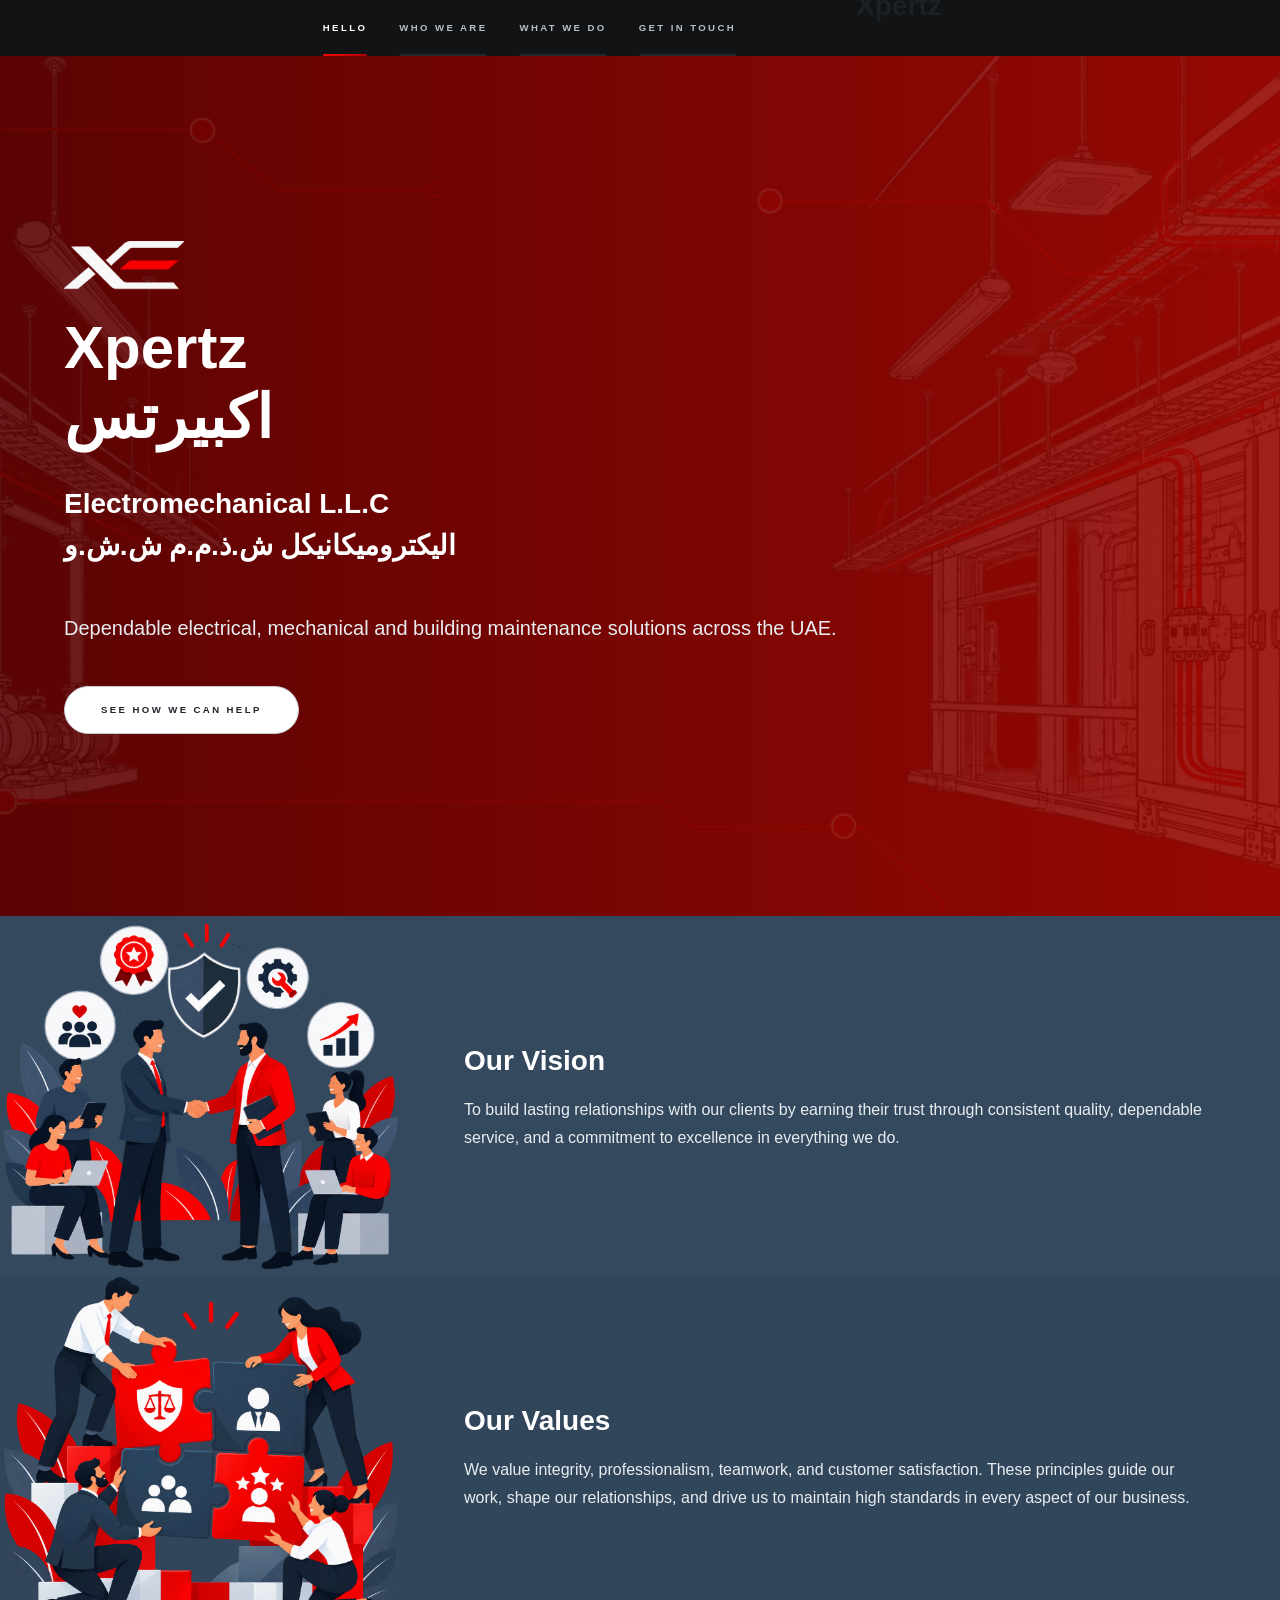
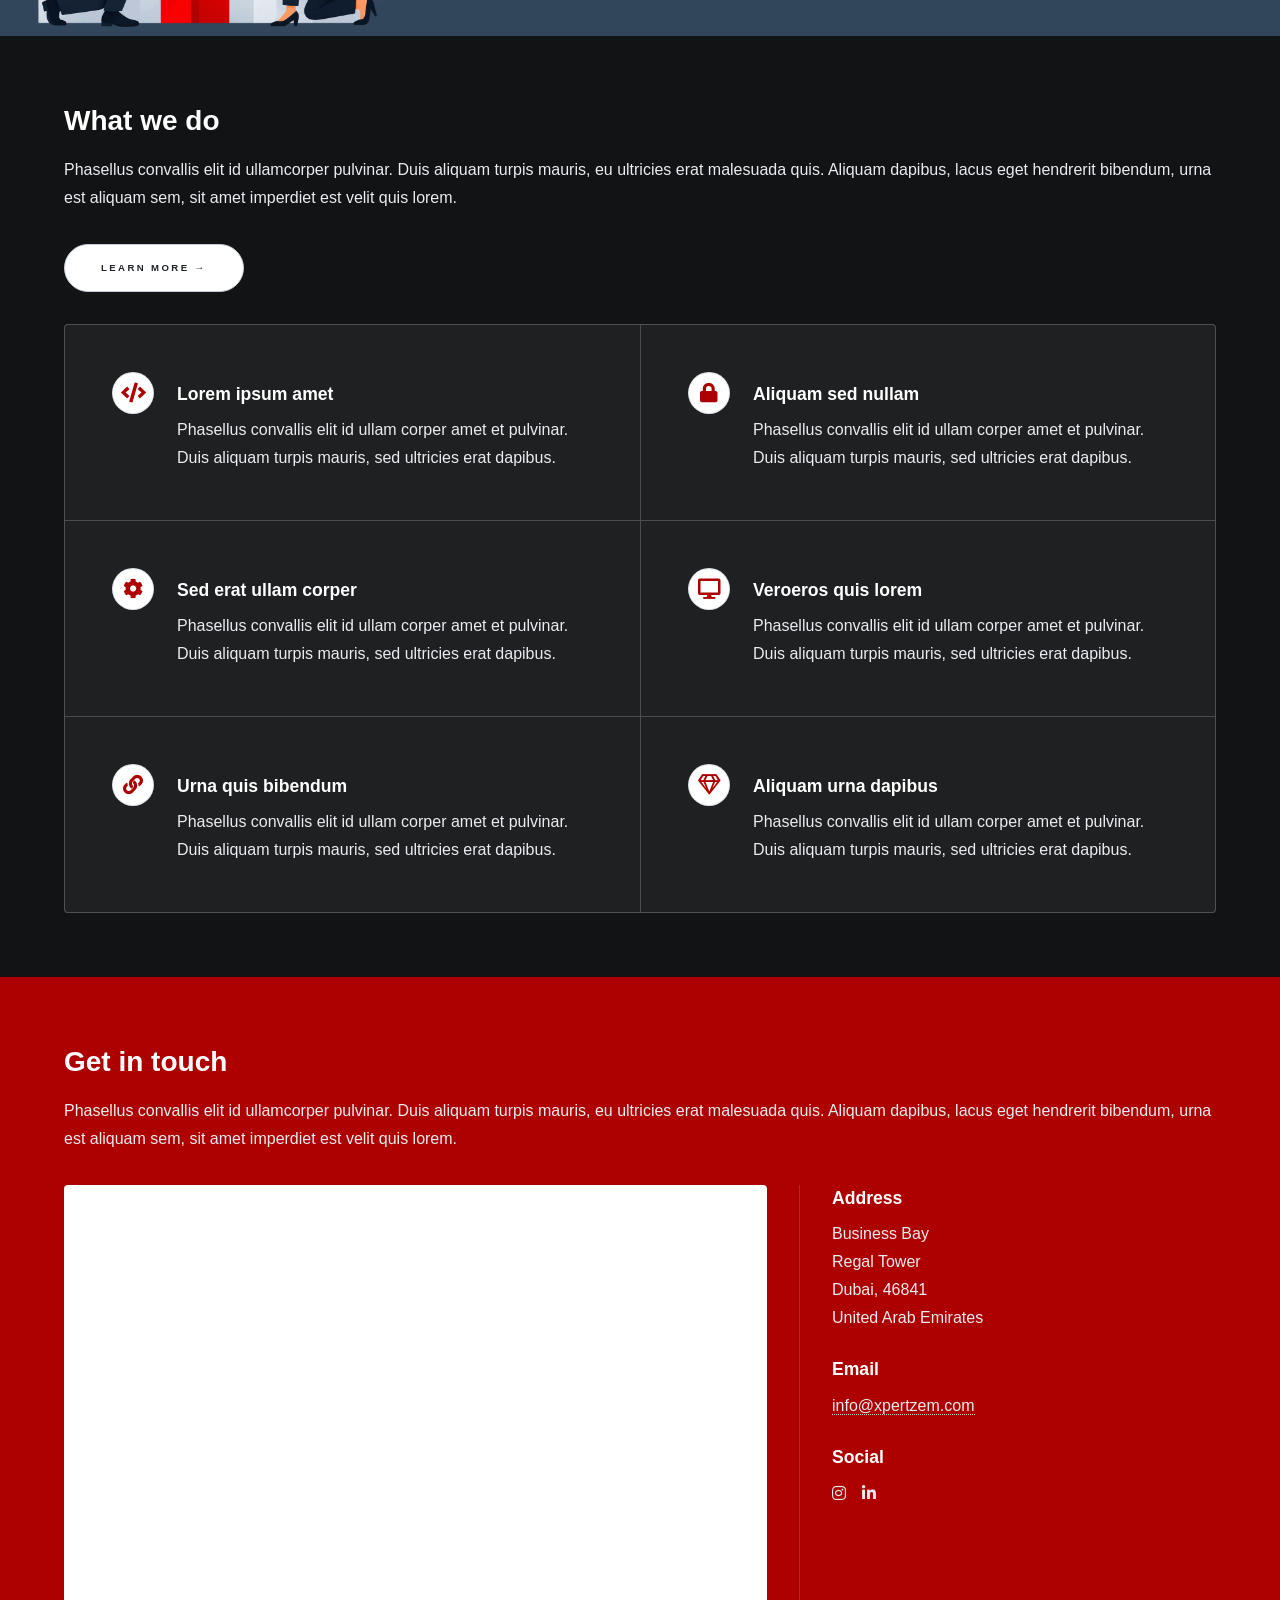
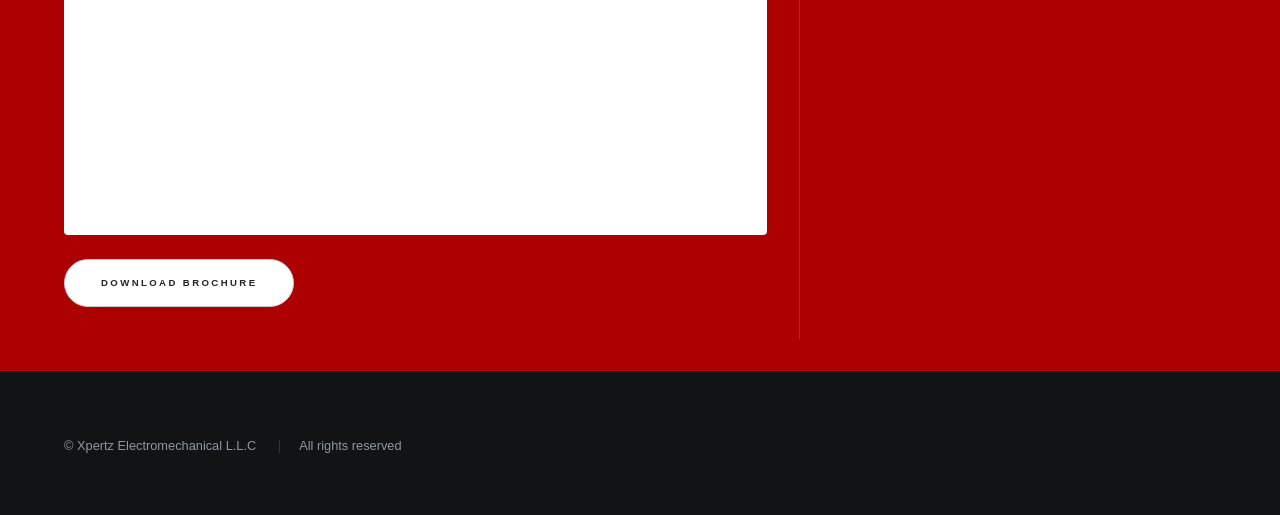
==== index.html @ a248c570 "Initial Commt" ====
<!DOCTYPE HTML>
<html>
<head>
    <!-- Primary metadata -->
    <title>Xpertz Electromechanical L.L.C | Dubai, UAE</title>
    <meta charset="utf-8" />
    <meta name="viewport" content="width=device-width, initial-scale=1" />

    <meta name="description" content="Xpertz Electromechanical L.L.C provides electromechanical installation, maintenance, repair, electrical works, plumbing, process automation, and MEP services in UAE." />

    <meta name="keywords" content="Xpertz Electromechanical, Xpertz, MEP services, electromechanical works, electrical maintenance, process automation, plumbing,Dubai,UAE" />

    <meta name="author" content="Xpertz Electromechanical L.L.C" />
    <meta name="theme-color" content="#c51f2b" />
    <meta name="robots" content="index, follow" />

    <!-- Canonical URL -->
    <link rel="canonical" href="https://www.xpertzem.com/" />

    <!-- Favicons: create these files from the XE logo -->
    <link rel="icon" type="image/png" sizes="32x32"
          href="images\favicon.png" />
    <link rel="icon" type="image/png" sizes="16x16"
          href="images\favicon.png" />
    <link rel="apple-touch-icon" sizes="180x180"
          href="images\favicon.png" />
    <link rel="shortcut icon"
          href="images\favicon.png" />

    <!-- Open Graph: Facebook, LinkedIn, WhatsApp -->
    <meta property="og:type" content="website" />
    <meta property="og:locale" content="en_US" />
    <meta property="og:site_name"
          content="Xpertz Electromechanical L.L.C" />
    <meta property="og:title"
          content="Xpertz Electromechanical L.L.C | Dubai, UAE" />
    <meta property="og:description"
          content="Professional electromechanical, electrical, plumbing, maintenance, repair, and MEP services in UAE." />
    <meta property="og:url"
          content="https://www.xpertzem.com/" />
    <meta property="og:image"
          content="https://www.xpertzem.com/images/social.jpg" />
    <meta property="og:image:alt"
          content="Xpertz Electromechanical L.L.C. — XE company logo and electromechanical services" />

    <!-- Twitter / X -->
    <meta name="twitter:card" content="summary_large_image" />
    <meta name="twitter:title"
          content="Xpertz Electromechanical L.L.C." />
    <meta name="twitter:description"
          content="Electromechanical installation, repair, maintenance, and MEP services in Dubai, UAE." />
    <meta name="twitter:image"
          content="https://www.xpertzem.com/images/social.jpg" />

    <!-- Existing stylesheets -->
    <link rel="stylesheet" href="assets/css/main.css" />
    <noscript>
        <link rel="stylesheet" href="assets/css/noscript.css" />
    </noscript>
</head>
	<body class="is-preload">
	
		<!-- Sidebar -->
			<section id="sidebar">
				<div class="inner">
					<nav>
						<ul>
							<li><a href="#intro">Hello</a></li>
							<li><a href="#one">Who we are</a></li>
							<li><a href="#two">What we do</a></li>
							<li><a href="#three">Get in touch</a></li>
							<img
							id="side-logo"
							src="images/logo-white.png"
							alt="Xpertz Electromechanical services"
							style="width: 120px; height: auto; max-width: 100%; margin-top: 80px; opacity: 30%;"
							/>
							<h2 style="margin-bottom: 0; padding-bottom: 0;text-align: right; opacity: 80%; transform: translateY(-15px);">Xpertz       &nbsp;</h2>
						</ul>
					</nav>
				</div>
			</section>

		<!-- Wrapper -->
			<div id="wrapper">

				<!-- Intro -->
					
<section id="intro" class="wrapper style1 fullscreen fade-up"
    style="
        background: linear-gradient(
            90deg,
            #5b0303,
            #960803,
            #8e021b,
            #9a0f0f,
            #6a0404
        );
        background-size: 400% 400%;
        animation: redGradientFlow 7s ease-in-out infinite;
    ">

    <style>
        @keyframes redGradientFlow {
            0%   { background-position: 30% 50%; }
            25%  { background-position: 0% 80%; }
            50%  { background-position: 20% 100%; }
            75%  { background-position: 50% 50%; }
            100% { background-position: 30% 50%; }
        }
    </style>

							<img
							id="hero-image"
							src="images/bg.png"
							alt="Xpertz Electromechanical services"
						/>

						<div class="inner">
							<img
								src="images/logo-white.png"
								alt="Xpertz Electromechanical L.L.C"
								style="width: 120px; height: auto; max-width: 100%;"
							/>
							<h1 style="margin-bottom: 0; padding-bottom: 0;">Xpertz</h1>
							<h1 style="margin-top: 0; padding-top: 0; transform: translateY(-20px);">اكبيرتس</h1>
							<h2 style="margin-bottom: 0; padding-bottom: 0; transform: translateY(-30px);">Electromechanical L.L.C</h2>
							<h2 style="margin-top: 0; padding-top: 0; transform: translateY(-30px);">اليكتروميكانيكل ش.ذ.م.م ش.ش.و</h2>
							
							<p>Dependable electrical, mechanical and building maintenance solutions across the UAE.</p>
							<ul class="actions">
								<li><a href="#two" class="button scrolly">See How We Can Help</a></li>
							</ul>
						</div>
					</section>

			<!-- One -->
			<section id="one" class="wrapper style2 spotlights">
				<!-- <section>
					<a href="#" class="image"><img src="images/pic01.jpg" alt="" data-position="center center" /></a>
					<div class="content">
						<div class="inner">
							<h2>Who We Are</h2>
							<p>Xpertz Electromechanical L.L.C. is committed to delivering quality, reliability, and professionalism. With an experienced team and a customer-focused approach, we strive to maintain high standards, build lasting relationships, and ensure customer satisfaction through our dedication and expertise.</p>
							
						</div>
					</div>
				</section> -->

				<section>
					<a href="#one" class="image"><img src="images/pic02.png" alt="Our Vision" data-position="top center" /></a>
					<div class="content">
						<div class="inner">
							<h2>Our Vision</h2>
							<p>To build lasting relationships with our clients by earning their trust through consistent quality, dependable service, and a commitment to excellence in everything we do.</p>
							
						</div>
					</div>
				</section>
				<section>
					<a href="#one" class="image"><img src="images/pic03.png" alt="Our Values" data-position="25% 25%" /></a>
					<div class="content">
						<div class="inner">
							<h2>Our Values</h2>
							<p>We value integrity, professionalism, teamwork, and customer satisfaction. These principles guide our work, shape our relationships, and drive us to maintain high standards in every aspect of our business.</p>
							
						</div>
					</div>
				</section>
			</section>

				<!-- Two -->
					<section id="two" class="wrapper style3 fade-up">
						<div class="inner">
							<h2>What we do</h2>
							<p>Phasellus convallis elit id ullamcorper pulvinar. Duis aliquam turpis mauris, eu ultricies erat malesuada quis. Aliquam dapibus, lacus eget hendrerit bibendum, urna est aliquam sem, sit amet imperdiet est velit quis lorem.</p>

							
<ul class="actions">
    <li>
        <a href="services.html"
           class="button"
           style="
               animation: ctaPulse 1.2s infinite;
               box-shadow: 0 0 0 0 rgba(255, 255, 255, 0.60);
           "
           onmouseover="
               this.style.transform='scale(1.08)';
               this.style.animationPlayState='running';
           "
           onmouseout="
               this.style.transform='scale(1)';
               this.style.animationPlayState='running';
           ">
            Learn more &rarr;
        </a>
    </li>
</ul>

<style>
    @keyframes ctaPulse {
        0% {
            box-shadow: 0 0 0 0  rgba(255, 255, 255, 0.45);
        }
        70% {
            box-shadow: 0 0 0 20px rgba(255, 255, 255, 0);
        }
        100% {
            box-shadow: 0 0 0 0  rgba(255, 255, 255, 0);
        }
    }
</style>

							
							<div class="features">
								<section>
									<span class="icon solid major fa-code"></span>
									<h3>Lorem ipsum amet</h3>
									<p>Phasellus convallis elit id ullam corper amet et pulvinar. Duis aliquam turpis mauris, sed ultricies erat dapibus.</p>
								</section>
								<section>
									<span class="icon solid major fa-lock"></span>
									<h3>Aliquam sed nullam</h3>
									<p>Phasellus convallis elit id ullam corper amet et pulvinar. Duis aliquam turpis mauris, sed ultricies erat dapibus.</p>
								</section>
								<section>
									<span class="icon solid major fa-cog"></span>
									<h3>Sed erat ullam corper</h3>
									<p>Phasellus convallis elit id ullam corper amet et pulvinar. Duis aliquam turpis mauris, sed ultricies erat dapibus.</p>
								</section>
								<section>
									<span class="icon solid major fa-desktop"></span>
									<h3>Veroeros quis lorem</h3>
									<p>Phasellus convallis elit id ullam corper amet et pulvinar. Duis aliquam turpis mauris, sed ultricies erat dapibus.</p>
								</section>
								<section>
									<span class="icon solid major fa-link"></span>
									<h3>Urna quis bibendum</h3>
									<p>Phasellus convallis elit id ullam corper amet et pulvinar. Duis aliquam turpis mauris, sed ultricies erat dapibus.</p>
								</section>
								<section>
									<span class="icon major fa-gem"></span>
									<h3>Aliquam urna dapibus</h3>
									<p>Phasellus convallis elit id ullam corper amet et pulvinar. Duis aliquam turpis mauris, sed ultricies erat dapibus.</p>
								</section>
							</div>
							
						</div>
					</section>

				<!-- Three -->
					<section id="three" class="wrapper style1 fade-up">
						<div class="inner">
							<h2>Get in touch</h2>
							<p>Phasellus convallis elit id ullamcorper pulvinar. Duis aliquam turpis mauris, eu ultricies erat malesuada quis. Aliquam dapibus, lacus eget hendrerit bibendum, urna est aliquam sem, sit amet imperdiet est velit quis lorem.</p>
							<div class="split style1">
								 <section>
        <div class="content">
            <div class="inner">

                <!-- Online PDF Renderer -->
                <div class="brochure-viewer"
                     style="width: 100%; height: 650px; overflow: hidden;
                            border-radius: 4px; background: #fff;">

                    <iframe
                        src="assets\Xpertz_Brochure.pdf"
                        title="Xpertz Company Brochure PDF Viewer"
                        width="100%"
                        height="100%"
                        style="border: 0;"
                        loading="lazy">
                    </iframe>

                </div>

                <ul class="actions" style="margin-top: 1.5em;">
                    <li>
                        <a href="assets\Xpertz_Brochure.pdf"
                           class="button"
                           download="Xpertz Electromechanical LLC.pdf">
                            Download Brochure
                        </a>
                    </li>
                </ul>
            </div>
        </div>
    </section>
								<section>
									<ul class="contact">
										
										<li>
											<h3>Address</h3>
											<span>
												Business Bay<br />
												Regal Tower<br/>Dubai, 46841<br />
												United Arab Emirates
											</span>
										</li>

										<li>
											
											<h3>Email</h3>
											<a href="mailto:info@xpertzem.com">info@xpertzem.com</a>
											
										</li>
										<!--
										
										<li>
											<h3>Phone</h3>
											<span>(000) 000-0000</span>
										</li> -->

										<li>
											<h3>Social</h3>
											<ul class="icons">
												
												<li><a href="#" class="icon brands fa-instagram"><span class="label">Instagram</span></a></li>
												<li><a href="#" class="icon brands fa-linkedin-in"><span class="label">LinkedIn</span></a></li>

											</ul>
										</li>
									</ul>
								</section>
							</div>
						</div>
					</section>

			</div>

		<!-- Footer -->
			<footer id="footer" class="wrapper style1-alt">
				<div class="inner">
					<ul class="menu">
						<li>&copy; Xpertz Electromechanical L.L.C</li>
						<li>All rights reserved</li>
					</ul>
				</div>
			</footer>

		<!-- Scripts -->
			<script src="assets/js/jquery.min.js"></script>
			<script src="assets/js/jquery.scrollex.min.js"></script>
			<script src="assets/js/jquery.scrolly.min.js"></script>
			<script src="assets/js/browser.min.js"></script>
			<script src="assets/js/breakpoints.min.js"></script>
			<script src="assets/js/util.js"></script>
			<script src="assets/js/main.js"></script>

	</body>
</html>
---- assets/css/main.css ----
@import url(fontawesome-all.min.css);

/*
	Hyperspace by HTML5 UP
	html5up.net | @ajlkn
	Free for personal and commercial use under the CCA 3.0 license (html5up.net/license)
*/


/* ========================================================================
   XE ELECTROMECHANICAL LLC — INDUSTRIAL PRECISION BRAND TOKENS
   Primary identity: red, charcoal, white and engineering neutrals.
   ======================================================================== */
:root {
  color-scheme: light;

  /* Brand */
  --brand-red: #FF0000;
  --brand-action: #ad0000;
  --brand-action-hover: #A80000;
  --brand-red-soft: #FDECEC;
  --brand-red-deep: #A80000;

  /* Light surfaces */
  --bg-page: #F4F5F6;
  --bg-surface: #FFFFFF;
  --bg-surface-alt: #ECEFF2;

  /* Dark surfaces */
  --bg-dark: #111315;
  --bg-dark-raised: #1A1D21;
  --bg-dark-card: #24272B;

  /* Typography */
  --text-primary: #20242A;
  --text-secondary: #5F6974;
  --text-muted: #737D87;
  --text-inverse: #FFFFFF;
  --text-on-dark: #E9EDF1;
  --text-on-dark-muted: #B8BDC5;

  /* Engineering neutrals */
  --steel-slate: #34495E;
  --steel-slate-dark: #263746;
  --steel-blue: #446A86;
  --metallic-grey: #C9CDD2;

  /* Borders, focus and overlays */
  --border: #DDE2E7;
  --border-strong: #C6CDD4;
  --focus-ring: #2457C5;
  --overlay: rgba(10, 12, 15, 0.72);
  --brand-gradient: linear-gradient(90deg, var(--brand-red) 0%, var(--brand-action) 100%);

  /* Feedback states */
  --success: #18794E;
  --warning: #A96000;
  --error: #B42318;
  --info: #2457C5;
}


html, body, div, span, applet, object,
iframe, h1, h2, h3, h4, h5, h6, p, blockquote,
pre, a, abbr, acronym, address, big, cite,
code, del, dfn, em, img, ins, kbd, q, s, samp,
small, strike, strong, sub, sup, tt, var, b,
u, i, center, dl, dt, dd, ol, ul, li, fieldset,
form, label, legend, table, caption, tbody,
tfoot, thead, tr, th, td, article, aside,
canvas, details, embed, figure, figcaption,
footer, header, hgroup, menu, nav, output, ruby,
section, summary, time, mark, audio, video {
	margin: 0;
	padding: 0;
	border: 0;
	font-size: 100%;
	font: inherit;
	vertical-align: baseline;}

article, aside, details, figcaption, figure,
footer, header, hgroup, menu, nav, section {
	display: block;}

body {
	line-height: 1;
}

ol, ul {
	list-style: none;
}

blockquote, q {
	quotes: none;
}

	blockquote:before, blockquote:after, q:before, q:after {
		content: '';
		content: none;
	}

table {
	border-collapse: collapse;
	border-spacing: 0;
}

body {
	-webkit-text-size-adjust: none;
}

mark {
	background-color: transparent;
	color: inherit;
}

input::-moz-focus-inner {
	border: 0;
	padding: 0;
}

input, select, textarea {
	-moz-appearance: none;
	-webkit-appearance: none;
	-ms-appearance: none;
	appearance: none;
}

/* Basic */

	@-ms-viewport {
		width: device-width;
	}

	body {
		-ms-overflow-style: scrollbar;
	}

	@media screen and (max-width: 480px) {

		html, body {
			min-width: 320px;
		}

	}

	html {
		box-sizing: border-box;
	}

	*, *:before, *:after {
		box-sizing: inherit;
	}

	body {
		background: var(--bg-dark);
	}

		body.is-preload *, body.is-preload *:before, body.is-preload *:after {
			-moz-animation: none !important;
			-webkit-animation: none !important;
			-ms-animation: none !important;
			animation: none !important;
			-moz-transition: none !important;
			-webkit-transition: none !important;
			-ms-transition: none !important;
			transition: none !important;
		}

/* Type */

	body, input, select, textarea {
		color: rgba(255, 255, 255, 0.55);
		font-family: Arial, Helvetica, sans-serif;
		font-size: 16.5pt;
		font-weight: normal;
		line-height: 1.75;
	}

		@media screen and (max-width: 1680px) {

			body, input, select, textarea {
				font-size: 13pt;
			}

		}

		@media screen and (max-width: 1280px) {

			body, input, select, textarea {
				font-size: 12pt;
			}

		}

		@media screen and (max-width: 360px) {

			body, input, select, textarea {
				font-size: 11pt;
			}

		}

	a {
		-moz-transition: color 0.2s ease, border-bottom-color 0.2s ease;
		-webkit-transition: color 0.2s ease, border-bottom-color 0.2s ease;
		-ms-transition: color 0.2s ease, border-bottom-color 0.2s ease;
		transition: color 0.2s ease, border-bottom-color 0.2s ease;
		border-bottom: dotted 1px rgba(255, 255, 255, 0.35);
		color: inherit;
		text-decoration: none;
	}

		a:hover {
			border-bottom-color: transparent;
			color: #ffffff;
		}

	strong, b {
		color: #ffffff;
		font-weight: bold;
	}

	em, i {
		font-style: italic;
	}

	p {
		margin: 0 0 2em 0;
	}

	h1, h2, h3, h4, h5, h6 {
		color: #ffffff;
		font-weight: bold;
		line-height: 1.5;
		margin: 0 0 0.5em 0;
	}

		h1 a, h2 a, h3 a, h4 a, h5 a, h6 a {
			color: inherit;
			text-decoration: none;
		}

	h1 {
		font-size: 3.75em;
	}

		h1.major {
			margin: 0 0 1.3em 0;
			position: relative;
			padding-bottom: 0.35em;
		}

			h1.major:after {
				background-image: -moz-linear-gradient(to right, var(--brand-red), var(--brand-action));
				background-image: -webkit-linear-gradient(to right, var(--brand-red), var(--brand-action));
				background-image: -ms-linear-gradient(to right, var(--brand-red), var(--brand-action));
				background-image: linear-gradient(to right, var(--brand-red), var(--brand-action));
				-moz-transition: max-width 0.2s ease;
				-webkit-transition: max-width 0.2s ease;
				-ms-transition: max-width 0.2s ease;
				transition: max-width 0.2s ease;
				border-radius: 0.2em;
				bottom: 0;
				content: '';
				height: 0.05em;
				position: absolute;
				right: 0;
				width: 100%;
			}

	h2 {
		font-size: 1.75em;
	}

	h3 {
		font-size: 1.1em;
	}

	h4 {
		font-size: 1em;
	}

	h5 {
		font-size: 0.8em;
	}

	h6 {
		font-size: 0.6em;
	}


	#hero-image {
    display: block;
    width: 100%;
    max-width: 100%;
    height: auto;
    margin: 0 auto 2rem;
    object-fit: contain;
	}		


#intro {
    position: relative;
    isolation: isolate;
    overflow: hidden;
}

/* Background image layer */
#hero-image {
    position: absolute;
    inset: 0;

    width: 100%;
    height: 100%;

    object-fit: cover;
    object-position: center;

    opacity: 0.10;
    pointer-events: none;
    z-index: -1;
}

/* Keep all content above the image */
#intro .inner {
    position: relative;
    z-index: 1;

    width: 100%;
    box-sizing: border-box;
    text-align: left;
}

/* Centre all headings */
#intro h1,
#intro h2 {
    text-align: left;
    margin-left: auto;
    margin-right: auto;
}

/* Company logo */
#intro .company-logo {
    display: block;
    width: 120px;
    height: auto;
    max-width: 100%;
    margin: 0 auto 1rem;
}

/* Centre paragraph and action button */
#intro p {
    text-align: left;
}

#intro .actions {
    justify-content: left;
}








	@media screen and (max-width: 736px) {

		h1 {
			font-size: 2em;
		}

		h2 {
			font-size: 1.25em;
		}

		h3 {
			font-size: 1em;
		}

		h4 {
			font-size: 0.8em;
		}

		h5 {
			font-size: 0.6em;
		}

		h6 {
			font-size: 0.6em;
		}

	}

	sub {
		font-size: 0.8em;
		position: relative;
		top: 0.5em;
	}

	sup {
		font-size: 0.8em;
		position: relative;
		top: -0.5em;
	}

	blockquote {
		border-left: solid 4px rgba(255, 255, 255, 0.15);
		font-style: italic;
		margin: 0 0 2em 0;
		padding: 0.5em 0 0.5em 2em;
	}

	code {
		background: rgba(255, 255, 255, 0.05);
		border-radius: 0.25em;
		border: solid 1px rgba(255, 255, 255, 0.15);
		font-family: "Courier New", monospace;
		font-size: 0.9em;
		margin: 0 0.25em;
		padding: 0.25em 0.65em;
	}

	pre {
		-webkit-overflow-scrolling: touch;
		font-family: "Courier New", monospace;
		font-size: 0.9em;
		margin: 0 0 2em 0;
	}

		pre code {
			display: block;
			line-height: 1.75em;
			padding: 1em 1.5em;
			overflow-x: auto;
		}

	hr {
		border: 0;
		border-bottom: solid 1px rgba(255, 255, 255, 0.15);
		margin: 2em 0;
	}

		hr.major {
			margin: 3em 0;
		}

	.align-left {
		text-align: left;
	}

	.align-center {
		text-align: center;
	}

	.align-right {
		text-align: right;
	}

/* Row */

	.row {
		display: flex;
		flex-wrap: wrap;
		box-sizing: border-box;
		align-items: stretch;
	}

		.row > * {
			box-sizing: border-box;
		}

		.row.gtr-uniform > * > :last-child {
			margin-bottom: 0;
		}

		.row.aln-left {
			justify-content: flex-start;
		}

		.row.aln-center {
			justify-content: center;
		}

		.row.aln-right {
			justify-content: flex-end;
		}

		.row.aln-top {
			align-items: flex-start;
		}

		.row.aln-middle {
			align-items: center;
		}

		.row.aln-bottom {
			align-items: flex-end;
		}

		.row > .imp {
			order: -1;
		}

		.row > .col-1 {
			width: 8.33333%;
		}

		.row > .off-1 {
			margin-left: 8.33333%;
		}

		.row > .col-2 {
			width: 16.66667%;
		}

		.row > .off-2 {
			margin-left: 16.66667%;
		}

		.row > .col-3 {
			width: 25%;
		}

		.row > .off-3 {
			margin-left: 25%;
		}

		.row > .col-4 {
			width: 33.33333%;
		}

		.row > .off-4 {
			margin-left: 33.33333%;
		}

		.row > .col-5 {
			width: 41.66667%;
		}

		.row > .off-5 {
			margin-left: 41.66667%;
		}

		.row > .col-6 {
			width: 50%;
		}

		.row > .off-6 {
			margin-left: 50%;
		}

		.row > .col-7 {
			width: 58.33333%;
		}

		.row > .off-7 {
			margin-left: 58.33333%;
		}

		.row > .col-8 {
			width: 66.66667%;
		}

		.row > .off-8 {
			margin-left: 66.66667%;
		}

		.row > .col-9 {
			width: 75%;
		}

		.row > .off-9 {
			margin-left: 75%;
		}

		.row > .col-10 {
			width: 83.33333%;
		}

		.row > .off-10 {
			margin-left: 83.33333%;
		}

		.row > .col-11 {
			width: 91.66667%;
		}

		.row > .off-11 {
			margin-left: 91.66667%;
		}

		.row > .col-12 {
			width: 100%;
		}

		.row > .off-12 {
			margin-left: 100%;
		}

		.row.gtr-0 {
			margin-top: 0;
			margin-left: 0em;
		}

			.row.gtr-0 > * {
				padding: 0 0 0 0em;
			}

			.row.gtr-0.gtr-uniform {
				margin-top: 0em;
			}

				.row.gtr-0.gtr-uniform > * {
					padding-top: 0em;
				}

		.row.gtr-25 {
			margin-top: 0;
			margin-left: -0.375em;
		}

			.row.gtr-25 > * {
				padding: 0 0 0 0.375em;
			}

			.row.gtr-25.gtr-uniform {
				margin-top: -0.375em;
			}

				.row.gtr-25.gtr-uniform > * {
					padding-top: 0.375em;
				}

		.row.gtr-50 {
			margin-top: 0;
			margin-left: -0.75em;
		}

			.row.gtr-50 > * {
				padding: 0 0 0 0.75em;
			}

			.row.gtr-50.gtr-uniform {
				margin-top: -0.75em;
			}

				.row.gtr-50.gtr-uniform > * {
					padding-top: 0.75em;
				}

		.row {
			margin-top: 0;
			margin-left: -1.5em;
		}

			.row > * {
				padding: 0 0 0 1.5em;
			}

			.row.gtr-uniform {
				margin-top: -1.5em;
			}

				.row.gtr-uniform > * {
					padding-top: 1.5em;
				}

		.row.gtr-150 {
			margin-top: 0;
			margin-left: -2.25em;
		}

			.row.gtr-150 > * {
				padding: 0 0 0 2.25em;
			}

			.row.gtr-150.gtr-uniform {
				margin-top: -2.25em;
			}

				.row.gtr-150.gtr-uniform > * {
					padding-top: 2.25em;
				}

		.row.gtr-200 {
			margin-top: 0;
			margin-left: -3em;
		}

			.row.gtr-200 > * {
				padding: 0 0 0 3em;
			}

			.row.gtr-200.gtr-uniform {
				margin-top: -3em;
			}

				.row.gtr-200.gtr-uniform > * {
					padding-top: 3em;
				}

		@media screen and (max-width: 1680px) {

			.row {
				display: flex;
				flex-wrap: wrap;
				box-sizing: border-box;
				align-items: stretch;
			}

				.row > * {
					box-sizing: border-box;
				}

				.row.gtr-uniform > * > :last-child {
					margin-bottom: 0;
				}

				.row.aln-left {
					justify-content: flex-start;
				}

				.row.aln-center {
					justify-content: center;
				}

				.row.aln-right {
					justify-content: flex-end;
				}

				.row.aln-top {
					align-items: flex-start;
				}

				.row.aln-middle {
					align-items: center;
				}

				.row.aln-bottom {
					align-items: flex-end;
				}

				.row > .imp-xlarge {
					order: -1;
				}

				.row > .col-1-xlarge {
					width: 8.33333%;
				}

				.row > .off-1-xlarge {
					margin-left: 8.33333%;
				}

				.row > .col-2-xlarge {
					width: 16.66667%;
				}

				.row > .off-2-xlarge {
					margin-left: 16.66667%;
				}

				.row > .col-3-xlarge {
					width: 25%;
				}

				.row > .off-3-xlarge {
					margin-left: 25%;
				}

				.row > .col-4-xlarge {
					width: 33.33333%;
				}

				.row > .off-4-xlarge {
					margin-left: 33.33333%;
				}

				.row > .col-5-xlarge {
					width: 41.66667%;
				}

				.row > .off-5-xlarge {
					margin-left: 41.66667%;
				}

				.row > .col-6-xlarge {
					width: 50%;
				}

				.row > .off-6-xlarge {
					margin-left: 50%;
				}

				.row > .col-7-xlarge {
					width: 58.33333%;
				}

				.row > .off-7-xlarge {
					margin-left: 58.33333%;
				}

				.row > .col-8-xlarge {
					width: 66.66667%;
				}

				.row > .off-8-xlarge {
					margin-left: 66.66667%;
				}

				.row > .col-9-xlarge {
					width: 75%;
				}

				.row > .off-9-xlarge {
					margin-left: 75%;
				}

				.row > .col-10-xlarge {
					width: 83.33333%;
				}

				.row > .off-10-xlarge {
					margin-left: 83.33333%;
				}

				.row > .col-11-xlarge {
					width: 91.66667%;
				}

				.row > .off-11-xlarge {
					margin-left: 91.66667%;
				}

				.row > .col-12-xlarge {
					width: 100%;
				}

				.row > .off-12-xlarge {
					margin-left: 100%;
				}

				.row.gtr-0 {
					margin-top: 0;
					margin-left: 0em;
				}

					.row.gtr-0 > * {
						padding: 0 0 0 0em;
					}

					.row.gtr-0.gtr-uniform {
						margin-top: 0em;
					}

						.row.gtr-0.gtr-uniform > * {
							padding-top: 0em;
						}

				.row.gtr-25 {
					margin-top: 0;
					margin-left: -0.375em;
				}

					.row.gtr-25 > * {
						padding: 0 0 0 0.375em;
					}

					.row.gtr-25.gtr-uniform {
						margin-top: -0.375em;
					}

						.row.gtr-25.gtr-uniform > * {
							padding-top: 0.375em;
						}

				.row.gtr-50 {
					margin-top: 0;
					margin-left: -0.75em;
				}

					.row.gtr-50 > * {
						padding: 0 0 0 0.75em;
					}

					.row.gtr-50.gtr-uniform {
						margin-top: -0.75em;
					}

						.row.gtr-50.gtr-uniform > * {
							padding-top: 0.75em;
						}

				.row {
					margin-top: 0;
					margin-left: -1.5em;
				}

					.row > * {
						padding: 0 0 0 1.5em;
					}

					.row.gtr-uniform {
						margin-top: -1.5em;
					}

						.row.gtr-uniform > * {
							padding-top: 1.5em;
						}

				.row.gtr-150 {
					margin-top: 0;
					margin-left: -2.25em;
				}

					.row.gtr-150 > * {
						padding: 0 0 0 2.25em;
					}

					.row.gtr-150.gtr-uniform {
						margin-top: -2.25em;
					}

						.row.gtr-150.gtr-uniform > * {
							padding-top: 2.25em;
						}

				.row.gtr-200 {
					margin-top: 0;
					margin-left: -3em;
				}

					.row.gtr-200 > * {
						padding: 0 0 0 3em;
					}

					.row.gtr-200.gtr-uniform {
						margin-top: -3em;
					}

						.row.gtr-200.gtr-uniform > * {
							padding-top: 3em;
						}

		}

		@media screen and (max-width: 1280px) {

			.row {
				display: flex;
				flex-wrap: wrap;
				box-sizing: border-box;
				align-items: stretch;
			}

				.row > * {
					box-sizing: border-box;
				}

				.row.gtr-uniform > * > :last-child {
					margin-bottom: 0;
				}

				.row.aln-left {
					justify-content: flex-start;
				}

				.row.aln-center {
					justify-content: center;
				}

				.row.aln-right {
					justify-content: flex-end;
				}

				.row.aln-top {
					align-items: flex-start;
				}

				.row.aln-middle {
					align-items: center;
				}

				.row.aln-bottom {
					align-items: flex-end;
				}

				.row > .imp-large {
					order: -1;
				}

				.row > .col-1-large {
					width: 8.33333%;
				}

				.row > .off-1-large {
					margin-left: 8.33333%;
				}

				.row > .col-2-large {
					width: 16.66667%;
				}

				.row > .off-2-large {
					margin-left: 16.66667%;
				}

				.row > .col-3-large {
					width: 25%;
				}

				.row > .off-3-large {
					margin-left: 25%;
				}

				.row > .col-4-large {
					width: 33.33333%;
				}

				.row > .off-4-large {
					margin-left: 33.33333%;
				}

				.row > .col-5-large {
					width: 41.66667%;
				}

				.row > .off-5-large {
					margin-left: 41.66667%;
				}

				.row > .col-6-large {
					width: 50%;
				}

				.row > .off-6-large {
					margin-left: 50%;
				}

				.row > .col-7-large {
					width: 58.33333%;
				}

				.row > .off-7-large {
					margin-left: 58.33333%;
				}

				.row > .col-8-large {
					width: 66.66667%;
				}

				.row > .off-8-large {
					margin-left: 66.66667%;
				}

				.row > .col-9-large {
					width: 75%;
				}

				.row > .off-9-large {
					margin-left: 75%;
				}

				.row > .col-10-large {
					width: 83.33333%;
				}

				.row > .off-10-large {
					margin-left: 83.33333%;
				}

				.row > .col-11-large {
					width: 91.66667%;
				}

				.row > .off-11-large {
					margin-left: 91.66667%;
				}

				.row > .col-12-large {
					width: 100%;
				}

				.row > .off-12-large {
					margin-left: 100%;
				}

				.row.gtr-0 {
					margin-top: 0;
					margin-left: 0em;
				}

					.row.gtr-0 > * {
						padding: 0 0 0 0em;
					}

					.row.gtr-0.gtr-uniform {
						margin-top: 0em;
					}

						.row.gtr-0.gtr-uniform > * {
							padding-top: 0em;
						}

				.row.gtr-25 {
					margin-top: 0;
					margin-left: -0.375em;
				}

					.row.gtr-25 > * {
						padding: 0 0 0 0.375em;
					}

					.row.gtr-25.gtr-uniform {
						margin-top: -0.375em;
					}

						.row.gtr-25.gtr-uniform > * {
							padding-top: 0.375em;
						}

				.row.gtr-50 {
					margin-top: 0;
					margin-left: -0.75em;
				}

					.row.gtr-50 > * {
						padding: 0 0 0 0.75em;
					}

					.row.gtr-50.gtr-uniform {
						margin-top: -0.75em;
					}

						.row.gtr-50.gtr-uniform > * {
							padding-top: 0.75em;
						}

				.row {
					margin-top: 0;
					margin-left: -1.5em;
				}

					.row > * {
						padding: 0 0 0 1.5em;
					}

					.row.gtr-uniform {
						margin-top: -1.5em;
					}

						.row.gtr-uniform > * {
							padding-top: 1.5em;
						}

				.row.gtr-150 {
					margin-top: 0;
					margin-left: -2.25em;
				}

					.row.gtr-150 > * {
						padding: 0 0 0 2.25em;
					}

					.row.gtr-150.gtr-uniform {
						margin-top: -2.25em;
					}

						.row.gtr-150.gtr-uniform > * {
							padding-top: 2.25em;
						}

				.row.gtr-200 {
					margin-top: 0;
					margin-left: -3em;
				}

					.row.gtr-200 > * {
						padding: 0 0 0 3em;
					}

					.row.gtr-200.gtr-uniform {
						margin-top: -3em;
					}

						.row.gtr-200.gtr-uniform > * {
							padding-top: 3em;
						}

		}

		@media screen and (max-width: 980px) {

			.row {
				display: flex;
				flex-wrap: wrap;
				box-sizing: border-box;
				align-items: stretch;
			}

				.row > * {
					box-sizing: border-box;
				}

				.row.gtr-uniform > * > :last-child {
					margin-bottom: 0;
				}

				.row.aln-left {
					justify-content: flex-start;
				}

				.row.aln-center {
					justify-content: center;
				}

				.row.aln-right {
					justify-content: flex-end;
				}

				.row.aln-top {
					align-items: flex-start;
				}

				.row.aln-middle {
					align-items: center;
				}

				.row.aln-bottom {
					align-items: flex-end;
				}

				.row > .imp-medium {
					order: -1;
				}

				.row > .col-1-medium {
					width: 8.33333%;
				}

				.row > .off-1-medium {
					margin-left: 8.33333%;
				}

				.row > .col-2-medium {
					width: 16.66667%;
				}

				.row > .off-2-medium {
					margin-left: 16.66667%;
				}

				.row > .col-3-medium {
					width: 25%;
				}

				.row > .off-3-medium {
					margin-left: 25%;
				}

				.row > .col-4-medium {
					width: 33.33333%;
				}

				.row > .off-4-medium {
					margin-left: 33.33333%;
				}

				.row > .col-5-medium {
					width: 41.66667%;
				}

				.row > .off-5-medium {
					margin-left: 41.66667%;
				}

				.row > .col-6-medium {
					width: 50%;
				}

				.row > .off-6-medium {
					margin-left: 50%;
				}

				.row > .col-7-medium {
					width: 58.33333%;
				}

				.row > .off-7-medium {
					margin-left: 58.33333%;
				}

				.row > .col-8-medium {
					width: 66.66667%;
				}

				.row > .off-8-medium {
					margin-left: 66.66667%;
				}

				.row > .col-9-medium {
					width: 75%;
				}

				.row > .off-9-medium {
					margin-left: 75%;
				}

				.row > .col-10-medium {
					width: 83.33333%;
				}

				.row > .off-10-medium {
					margin-left: 83.33333%;
				}

				.row > .col-11-medium {
					width: 91.66667%;
				}

				.row > .off-11-medium {
					margin-left: 91.66667%;
				}

				.row > .col-12-medium {
					width: 100%;
				}

				.row > .off-12-medium {
					margin-left: 100%;
				}

				.row.gtr-0 {
					margin-top: 0;
					margin-left: 0em;
				}

					.row.gtr-0 > * {
						padding: 0 0 0 0em;
					}

					.row.gtr-0.gtr-uniform {
						margin-top: 0em;
					}

						.row.gtr-0.gtr-uniform > * {
							padding-top: 0em;
						}

				.row.gtr-25 {
					margin-top: 0;
					margin-left: -0.375em;
				}

					.row.gtr-25 > * {
						padding: 0 0 0 0.375em;
					}

					.row.gtr-25.gtr-uniform {
						margin-top: -0.375em;
					}

						.row.gtr-25.gtr-uniform > * {
							padding-top: 0.375em;
						}

				.row.gtr-50 {
					margin-top: 0;
					margin-left: -0.75em;
				}

					.row.gtr-50 > * {
						padding: 0 0 0 0.75em;
					}

					.row.gtr-50.gtr-uniform {
						margin-top: -0.75em;
					}

						.row.gtr-50.gtr-uniform > * {
							padding-top: 0.75em;
						}

				.row {
					margin-top: 0;
					margin-left: -1.5em;
				}

					.row > * {
						padding: 0 0 0 1.5em;
					}

					.row.gtr-uniform {
						margin-top: -1.5em;
					}

						.row.gtr-uniform > * {
							padding-top: 1.5em;
						}

				.row.gtr-150 {
					margin-top: 0;
					margin-left: -2.25em;
				}

					.row.gtr-150 > * {
						padding: 0 0 0 2.25em;
					}

					.row.gtr-150.gtr-uniform {
						margin-top: -2.25em;
					}

						.row.gtr-150.gtr-uniform > * {
							padding-top: 2.25em;
						}

				.row.gtr-200 {
					margin-top: 0;
					margin-left: -3em;
				}

					.row.gtr-200 > * {
						padding: 0 0 0 3em;
					}

					.row.gtr-200.gtr-uniform {
						margin-top: -3em;
					}

						.row.gtr-200.gtr-uniform > * {
							padding-top: 3em;
						}

		}

		@media screen and (max-width: 736px) {

			.row {
				display: flex;
				flex-wrap: wrap;
				box-sizing: border-box;
				align-items: stretch;
			}

				.row > * {
					box-sizing: border-box;
				}

				.row.gtr-uniform > * > :last-child {
					margin-bottom: 0;
				}

				.row.aln-left {
					justify-content: flex-start;
				}

				.row.aln-center {
					justify-content: center;
				}

				.row.aln-right {
					justify-content: flex-end;
				}

				.row.aln-top {
					align-items: flex-start;
				}

				.row.aln-middle {
					align-items: center;
				}

				.row.aln-bottom {
					align-items: flex-end;
				}

				.row > .imp-small {
					order: -1;
				}

				.row > .col-1-small {
					width: 8.33333%;
				}

				.row > .off-1-small {
					margin-left: 8.33333%;
				}

				.row > .col-2-small {
					width: 16.66667%;
				}

				.row > .off-2-small {
					margin-left: 16.66667%;
				}

				.row > .col-3-small {
					width: 25%;
				}

				.row > .off-3-small {
					margin-left: 25%;
				}

				.row > .col-4-small {
					width: 33.33333%;
				}

				.row > .off-4-small {
					margin-left: 33.33333%;
				}

				.row > .col-5-small {
					width: 41.66667%;
				}

				.row > .off-5-small {
					margin-left: 41.66667%;
				}

				.row > .col-6-small {
					width: 50%;
				}

				.row > .off-6-small {
					margin-left: 50%;
				}

				.row > .col-7-small {
					width: 58.33333%;
				}

				.row > .off-7-small {
					margin-left: 58.33333%;
				}

				.row > .col-8-small {
					width: 66.66667%;
				}

				.row > .off-8-small {
					margin-left: 66.66667%;
				}

				.row > .col-9-small {
					width: 75%;
				}

				.row > .off-9-small {
					margin-left: 75%;
				}

				.row > .col-10-small {
					width: 83.33333%;
				}

				.row > .off-10-small {
					margin-left: 83.33333%;
				}

				.row > .col-11-small {
					width: 91.66667%;
				}

				.row > .off-11-small {
					margin-left: 91.66667%;
				}

				.row > .col-12-small {
					width: 100%;
				}

				.row > .off-12-small {
					margin-left: 100%;
				}

				.row.gtr-0 {
					margin-top: 0;
					margin-left: 0em;
				}

					.row.gtr-0 > * {
						padding: 0 0 0 0em;
					}

					.row.gtr-0.gtr-uniform {
						margin-top: 0em;
					}

						.row.gtr-0.gtr-uniform > * {
							padding-top: 0em;
						}

				.row.gtr-25 {
					margin-top: 0;
					margin-left: -0.375em;
				}

					.row.gtr-25 > * {
						padding: 0 0 0 0.375em;
					}

					.row.gtr-25.gtr-uniform {
						margin-top: -0.375em;
					}

						.row.gtr-25.gtr-uniform > * {
							padding-top: 0.375em;
						}

				.row.gtr-50 {
					margin-top: 0;
					margin-left: -0.75em;
				}

					.row.gtr-50 > * {
						padding: 0 0 0 0.75em;
					}

					.row.gtr-50.gtr-uniform {
						margin-top: -0.75em;
					}

						.row.gtr-50.gtr-uniform > * {
							padding-top: 0.75em;
						}

				.row {
					margin-top: 0;
					margin-left: -1.5em;
				}

					.row > * {
						padding: 0 0 0 1.5em;
					}

					.row.gtr-uniform {
						margin-top: -1.5em;
					}

						.row.gtr-uniform > * {
							padding-top: 1.5em;
						}

				.row.gtr-150 {
					margin-top: 0;
					margin-left: -2.25em;
				}

					.row.gtr-150 > * {
						padding: 0 0 0 2.25em;
					}

					.row.gtr-150.gtr-uniform {
						margin-top: -2.25em;
					}

						.row.gtr-150.gtr-uniform > * {
							padding-top: 2.25em;
						}

				.row.gtr-200 {
					margin-top: 0;
					margin-left: -3em;
				}

					.row.gtr-200 > * {
						padding: 0 0 0 3em;
					}

					.row.gtr-200.gtr-uniform {
						margin-top: -3em;
					}

						.row.gtr-200.gtr-uniform > * {
							padding-top: 3em;
						}

		}

		@media screen and (max-width: 480px) {

			.row {
				display: flex;
				flex-wrap: wrap;
				box-sizing: border-box;
				align-items: stretch;
			}

				.row > * {
					box-sizing: border-box;
				}

				.row.gtr-uniform > * > :last-child {
					margin-bottom: 0;
				}

				.row.aln-left {
					justify-content: flex-start;
				}

				.row.aln-center {
					justify-content: center;
				}

				.row.aln-right {
					justify-content: flex-end;
				}

				.row.aln-top {
					align-items: flex-start;
				}

				.row.aln-middle {
					align-items: center;
				}

				.row.aln-bottom {
					align-items: flex-end;
				}

				.row > .imp-xsmall {
					order: -1;
				}

				.row > .col-1-xsmall {
					width: 8.33333%;
				}

				.row > .off-1-xsmall {
					margin-left: 8.33333%;
				}

				.row > .col-2-xsmall {
					width: 16.66667%;
				}

				.row > .off-2-xsmall {
					margin-left: 16.66667%;
				}

				.row > .col-3-xsmall {
					width: 25%;
				}

				.row > .off-3-xsmall {
					margin-left: 25%;
				}

				.row > .col-4-xsmall {
					width: 33.33333%;
				}

				.row > .off-4-xsmall {
					margin-left: 33.33333%;
				}

				.row > .col-5-xsmall {
					width: 41.66667%;
				}

				.row > .off-5-xsmall {
					margin-left: 41.66667%;
				}

				.row > .col-6-xsmall {
					width: 50%;
				}

				.row > .off-6-xsmall {
					margin-left: 50%;
				}

				.row > .col-7-xsmall {
					width: 58.33333%;
				}

				.row > .off-7-xsmall {
					margin-left: 58.33333%;
				}

				.row > .col-8-xsmall {
					width: 66.66667%;
				}

				.row > .off-8-xsmall {
					margin-left: 66.66667%;
				}

				.row > .col-9-xsmall {
					width: 75%;
				}

				.row > .off-9-xsmall {
					margin-left: 75%;
				}

				.row > .col-10-xsmall {
					width: 83.33333%;
				}

				.row > .off-10-xsmall {
					margin-left: 83.33333%;
				}

				.row > .col-11-xsmall {
					width: 91.66667%;
				}

				.row > .off-11-xsmall {
					margin-left: 91.66667%;
				}

				.row > .col-12-xsmall {
					width: 100%;
				}

				.row > .off-12-xsmall {
					margin-left: 100%;
				}

				.row.gtr-0 {
					margin-top: 0;
					margin-left: 0em;
				}

					.row.gtr-0 > * {
						padding: 0 0 0 0em;
					}

					.row.gtr-0.gtr-uniform {
						margin-top: 0em;
					}

						.row.gtr-0.gtr-uniform > * {
							padding-top: 0em;
						}

				.row.gtr-25 {
					margin-top: 0;
					margin-left: -0.375em;
				}

					.row.gtr-25 > * {
						padding: 0 0 0 0.375em;
					}

					.row.gtr-25.gtr-uniform {
						margin-top: -0.375em;
					}

						.row.gtr-25.gtr-uniform > * {
							padding-top: 0.375em;
						}

				.row.gtr-50 {
					margin-top: 0;
					margin-left: -0.75em;
				}

					.row.gtr-50 > * {
						padding: 0 0 0 0.75em;
					}

					.row.gtr-50.gtr-uniform {
						margin-top: -0.75em;
					}

						.row.gtr-50.gtr-uniform > * {
							padding-top: 0.75em;
						}

				.row {
					margin-top: 0;
					margin-left: -1.5em;
				}

					.row > * {
						padding: 0 0 0 1.5em;
					}

					.row.gtr-uniform {
						margin-top: -1.5em;
					}

						.row.gtr-uniform > * {
							padding-top: 1.5em;
						}

				.row.gtr-150 {
					margin-top: 0;
					margin-left: -2.25em;
				}

					.row.gtr-150 > * {
						padding: 0 0 0 2.25em;
					}

					.row.gtr-150.gtr-uniform {
						margin-top: -2.25em;
					}

						.row.gtr-150.gtr-uniform > * {
							padding-top: 2.25em;
						}

				.row.gtr-200 {
					margin-top: 0;
					margin-left: -3em;
				}

					.row.gtr-200 > * {
						padding: 0 0 0 3em;
					}

					.row.gtr-200.gtr-uniform {
						margin-top: -3em;
					}

						.row.gtr-200.gtr-uniform > * {
							padding-top: 3em;
						}

		}

/* Box */

	.box {
		border-radius: 0.25em;
		border: solid 1px rgba(255, 255, 255, 0.15);
		margin-bottom: 2em;
		padding: 1.5em;
	}

		.box > :last-child,
		.box > :last-child > :last-child,
		.box > :last-child > :last-child > :last-child {
			margin-bottom: 0;
		}

		.box.alt {
			border: 0;
			border-radius: 0;
			padding: 0;
		}

/* Button */

	input[type="submit"],
	input[type="reset"],
	input[type="button"],
	button,
	.button {
		-moz-appearance: none;
		-webkit-appearance: none;
		-ms-appearance: none;
		appearance: none;
		-moz-transition: border-color 0.2s ease;
		-webkit-transition: border-color 0.2s ease;
		-ms-transition: border-color 0.2s ease;
		transition: border-color 0.2s ease;
		background-color: transparent;
		border: solid 1px !important;
		border-color: rgba(255, 255, 255, 0.15) !important;
		border-radius: 3em;
		color: #ffffff !important;
		cursor: pointer;
		display: inline-block;
		font-size: 0.6em;
		font-weight: bold;
		height: calc(4.75em + 2px);
		letter-spacing: 0.25em;
		line-height: 4.75em;
		outline: 0;
		padding: 0 3.75em;
		position: relative;
		text-align: center;
		text-decoration: none;
		text-transform: uppercase;
		white-space: nowrap;
	}

		input[type="submit"]:after,
		input[type="reset"]:after,
		input[type="button"]:after,
		button:after,
		.button:after {
			-moz-transform: scale(0.25);
			-webkit-transform: scale(0.25);
			-ms-transform: scale(0.25);
			transform: scale(0.25);
			pointer-events: none;
			-moz-transition: opacity 0.2s ease, -moz-transform 0.2s ease;
			-webkit-transition: opacity 0.2s ease, -webkit-transform 0.2s ease;
			-ms-transition: opacity 0.2s ease, -ms-transform 0.2s ease;
			transition: opacity 0.2s ease, transform 0.2s ease;
			background: #ffffff;
			border-radius: 3em;
			content: '';
			height: 100%;
			left: 0;
			opacity: 0;
			position: absolute;
			top: 0;
			width: 100%;
		}

		input[type="submit"].icon:before,
		input[type="reset"].icon:before,
		input[type="button"].icon:before,
		button.icon:before,
		.button.icon:before {
			margin-right: 0.75em;
		}

		input[type="submit"].fit,
		input[type="reset"].fit,
		input[type="button"].fit,
		button.fit,
		.button.fit {
			width: 100%;
		}

		input[type="submit"].small,
		input[type="reset"].small,
		input[type="button"].small,
		button.small,
		.button.small {
			font-size: 0.4em;
		}

		input[type="submit"].large,
		input[type="reset"].large,
		input[type="button"].large,
		button.large,
		.button.large {
			font-size: 0.8em;
		}

		input[type="submit"].primary,
		input[type="reset"].primary,
		input[type="button"].primary,
		button.primary,
		.button.primary {
			background-color: #ffffff;
			color: var(--bg-dark) !important;
		}

			input[type="submit"].primary:after,
			input[type="reset"].primary:after,
			input[type="button"].primary:after,
			button.primary:after,
			.button.primary:after {
				display: none;
			}

		input[type="submit"].disabled, input[type="submit"]:disabled,
		input[type="reset"].disabled,
		input[type="reset"]:disabled,
		input[type="button"].disabled,
		input[type="button"]:disabled,
		button.disabled,
		button:disabled,
		.button.disabled,
		.button:disabled {
			cursor: default;
			opacity: 0.5;
			pointer-events: none;
		}

		input[type="submit"]:hover,
		input[type="reset"]:hover,
		input[type="button"]:hover,
		button:hover,
		.button:hover {
			border-color: rgba(255, 255, 255, 0.55) !important;
		}

			input[type="submit"]:hover:after,
			input[type="reset"]:hover:after,
			input[type="button"]:hover:after,
			button:hover:after,
			.button:hover:after {
				opacity: 0.05;
				-moz-transform: scale(1);
				-webkit-transform: scale(1);
				-ms-transform: scale(1);
				transform: scale(1);
			}

			input[type="submit"]:hover:active,
			input[type="reset"]:hover:active,
			input[type="button"]:hover:active,
			button:hover:active,
			.button:hover:active {
				border-color: #ffffff !important;
			}

				input[type="submit"]:hover:active:after,
				input[type="reset"]:hover:active:after,
				input[type="button"]:hover:active:after,
				button:hover:active:after,
				.button:hover:active:after {
					opacity: 0.1;
				}

/* Features */

	.features {
		display: -moz-flex;
		display: -webkit-flex;
		display: -ms-flex;
		display: flex;
		-moz-flex-wrap: wrap;
		-webkit-flex-wrap: wrap;
		-ms-flex-wrap: wrap;
		flex-wrap: wrap;
		border-radius: 0.25em;
		border: solid 1px rgba(255, 255, 255, 0.15);
		background: rgba(255, 255, 255, 0.05);
		margin: 0 0 2em 0;
	}

		.features section {
			padding: 3.5em 3em 1em 7em ;
			width: 50%;
			border-top: solid 1px rgba(255, 255, 255, 0.15);
			position: relative;
		}

			.features section:nth-child(-n + 2) {
				border-top-width: 0;
			}

			.features section:nth-child(2n) {
				border-left: solid 1px rgba(255, 255, 255, 0.15);
			}

			.features section .icon {
				-moz-transition: opacity 0.5s ease, -moz-transform 0.5s ease;
				-webkit-transition: opacity 0.5s ease, -webkit-transform 0.5s ease;
				-ms-transition: opacity 0.5s ease, -ms-transform 0.5s ease;
				transition: opacity 0.5s ease, transform 0.5s ease;
				-moz-transition-delay: 1s;
				-webkit-transition-delay: 1s;
				-ms-transition-delay: 1s;
				transition-delay: 1s;
				-moz-transform: scale(1);
				-webkit-transform: scale(1);
				-ms-transform: scale(1);
				transform: scale(1);
				position: absolute;
				left: 3em;
				top: 3em;
				opacity: 1;
			}

			.features section:nth-child(1) .icon {
				-moz-transition-delay: 0.15s;
				-webkit-transition-delay: 0.15s;
				-ms-transition-delay: 0.15s;
				transition-delay: 0.15s;
			}

			.features section:nth-child(2) .icon {
				-moz-transition-delay: 0.3s;
				-webkit-transition-delay: 0.3s;
				-ms-transition-delay: 0.3s;
				transition-delay: 0.3s;
			}

			.features section:nth-child(3) .icon {
				-moz-transition-delay: 0.45s;
				-webkit-transition-delay: 0.45s;
				-ms-transition-delay: 0.45s;
				transition-delay: 0.45s;
			}

			.features section:nth-child(4) .icon {
				-moz-transition-delay: 0.6s;
				-webkit-transition-delay: 0.6s;
				-ms-transition-delay: 0.6s;
				transition-delay: 0.6s;
			}

			.features section:nth-child(5) .icon {
				-moz-transition-delay: 0.75s;
				-webkit-transition-delay: 0.75s;
				-ms-transition-delay: 0.75s;
				transition-delay: 0.75s;
			}

			.features section:nth-child(6) .icon {
				-moz-transition-delay: 0.9s;
				-webkit-transition-delay: 0.9s;
				-ms-transition-delay: 0.9s;
				transition-delay: 0.9s;
			}

			.features section:nth-child(7) .icon {
				-moz-transition-delay: 1.05s;
				-webkit-transition-delay: 1.05s;
				-ms-transition-delay: 1.05s;
				transition-delay: 1.05s;
			}

			.features section:nth-child(8) .icon {
				-moz-transition-delay: 1.2s;
				-webkit-transition-delay: 1.2s;
				-ms-transition-delay: 1.2s;
				transition-delay: 1.2s;
			}

			.features section:nth-child(9) .icon {
				-moz-transition-delay: 1.35s;
				-webkit-transition-delay: 1.35s;
				-ms-transition-delay: 1.35s;
				transition-delay: 1.35s;
			}

			.features section:nth-child(10) .icon {
				-moz-transition-delay: 1.5s;
				-webkit-transition-delay: 1.5s;
				-ms-transition-delay: 1.5s;
				transition-delay: 1.5s;
			}

			.features section:nth-child(11) .icon {
				-moz-transition-delay: 1.65s;
				-webkit-transition-delay: 1.65s;
				-ms-transition-delay: 1.65s;
				transition-delay: 1.65s;
			}

			.features section:nth-child(12) .icon {
				-moz-transition-delay: 1.8s;
				-webkit-transition-delay: 1.8s;
				-ms-transition-delay: 1.8s;
				transition-delay: 1.8s;
			}

			.features section:nth-child(13) .icon {
				-moz-transition-delay: 1.95s;
				-webkit-transition-delay: 1.95s;
				-ms-transition-delay: 1.95s;
				transition-delay: 1.95s;
			}

			.features section:nth-child(14) .icon {
				-moz-transition-delay: 2.1s;
				-webkit-transition-delay: 2.1s;
				-ms-transition-delay: 2.1s;
				transition-delay: 2.1s;
			}

			.features section:nth-child(15) .icon {
				-moz-transition-delay: 2.25s;
				-webkit-transition-delay: 2.25s;
				-ms-transition-delay: 2.25s;
				transition-delay: 2.25s;
			}

			.features section:nth-child(16) .icon {
				-moz-transition-delay: 2.4s;
				-webkit-transition-delay: 2.4s;
				-ms-transition-delay: 2.4s;
				transition-delay: 2.4s;
			}

			.features section:nth-child(17) .icon {
				-moz-transition-delay: 2.55s;
				-webkit-transition-delay: 2.55s;
				-ms-transition-delay: 2.55s;
				transition-delay: 2.55s;
			}

			.features section:nth-child(18) .icon {
				-moz-transition-delay: 2.7s;
				-webkit-transition-delay: 2.7s;
				-ms-transition-delay: 2.7s;
				transition-delay: 2.7s;
			}

			.features section:nth-child(19) .icon {
				-moz-transition-delay: 2.85s;
				-webkit-transition-delay: 2.85s;
				-ms-transition-delay: 2.85s;
				transition-delay: 2.85s;
			}

			.features section:nth-child(20) .icon {
				-moz-transition-delay: 3s;
				-webkit-transition-delay: 3s;
				-ms-transition-delay: 3s;
				transition-delay: 3s;
			}

		.features.inactive section .icon {
			-moz-transform: scale(0.5);
			-webkit-transform: scale(0.5);
			-ms-transform: scale(0.5);
			transform: scale(0.5);
			opacity: 0;
		}

		@media screen and (max-width: 980px) {

			.features {
				display: block;
			}

				.features section {
					border-top-width: 1px !important;
					border-left-width: 0 !important;
					width: 100%;
				}

					.features section:first-child {
						border-top-width: 0 !important;
					}

		}

		@media screen and (max-width: 736px) {

			.features section {
				padding: 2.5em 1.5em 0.1em 5.5em ;
			}

				.features section .icon {
					left: 1.5em;
					top: 2em;
				}

		}

		@media screen and (max-width: 480px) {

			.features section {
				padding: 2em 1.5em 0.1em 1.5em ;
			}

				.features section .icon {
					left: 0;
					position: relative;
					top: 0;
				}

		}

/* Form */

	form {
		margin: 0 0 2em 0;
	}

		form > :last-child {
			margin-bottom: 0;
		}

		form > .fields {
			display: -moz-flex;
			display: -webkit-flex;
			display: -ms-flex;
			display: flex;
			-moz-flex-wrap: wrap;
			-webkit-flex-wrap: wrap;
			-ms-flex-wrap: wrap;
			flex-wrap: wrap;
			width: calc(100% + 3em);
			margin: -1.5em 0 2em -1.5em;
		}

			form > .fields > .field {
				-moz-flex-grow: 0;
				-webkit-flex-grow: 0;
				-ms-flex-grow: 0;
				flex-grow: 0;
				-moz-flex-shrink: 0;
				-webkit-flex-shrink: 0;
				-ms-flex-shrink: 0;
				flex-shrink: 0;
				padding: 1.5em 0 0 1.5em;
				width: calc(100% - 1.5em);
			}

				form > .fields > .field.half {
					width: calc(50% - 0.75em);
				}

				form > .fields > .field.third {
					width: calc(100%/3 - 0.5em);
				}

				form > .fields > .field.quarter {
					width: calc(25% - 0.375em);
				}

		@media screen and (max-width: 480px) {

			form > .fields {
				width: calc(100% + 3em);
				margin: -1.5em 0 2em -1.5em;
			}

				form > .fields > .field {
					padding: 1.5em 0 0 1.5em;
					width: calc(100% - 1.5em);
				}

					form > .fields > .field.half {
						width: calc(100% - 1.5em);
					}

					form > .fields > .field.third {
						width: calc(100% - 1.5em);
					}

					form > .fields > .field.quarter {
						width: calc(100% - 1.5em);
					}

		}

	label {
		color: #ffffff;
		font-weight: bold;
		line-height: 1.5;
		margin: 0 0 0.7em 0;
		display: block;
		font-size: 1.1em;
	}

	input[type="text"],
	input[type="password"],
	input[type="email"],
	input[type="tel"],
	select,
	textarea {
		-moz-appearance: none;
		-webkit-appearance: none;
		-ms-appearance: none;
		appearance: none;
		background: rgba(255, 255, 255, 0.05);
		border-radius: 0.25em;
		border: none;
		border: solid 1px rgba(255, 255, 255, 0.15);
		color: inherit;
		display: block;
		outline: 0;
		padding: 0 1em;
		text-decoration: none;
		width: 100%;
	}

		input[type="text"]:invalid,
		input[type="password"]:invalid,
		input[type="email"]:invalid,
		input[type="tel"]:invalid,
		select:invalid,
		textarea:invalid {
			box-shadow: none;
		}

		input[type="text"]:focus,
		input[type="password"]:focus,
		input[type="email"]:focus,
		input[type="tel"]:focus,
		select:focus,
		textarea:focus {
			border-color: #ffffff;
			box-shadow: 0 0 0 1px #ffffff;
		}

	select {
		background-image: url("data:image/svg+xml;charset=utf8,%3Csvg xmlns='http://www.w3.org/2000/svg' width='40' height='40' preserveAspectRatio='none' viewBox='0 0 40 40'%3E%3Cpath d='M9.4,12.3l10.4,10.4l10.4-10.4c0.2-0.2,0.5-0.4,0.9-0.4c0.3,0,0.6,0.1,0.9,0.4l3.3,3.3c0.2,0.2,0.4,0.5,0.4,0.9 c0,0.4-0.1,0.6-0.4,0.9L20.7,31.9c-0.2,0.2-0.5,0.4-0.9,0.4c-0.3,0-0.6-0.1-0.9-0.4L4.3,17.3c-0.2-0.2-0.4-0.5-0.4-0.9 c0-0.4,0.1-0.6,0.4-0.9l3.3-3.3c0.2-0.2,0.5-0.4,0.9-0.4S9.1,12.1,9.4,12.3z' fill='%235F6974' /%3E%3C/svg%3E");
		background-size: 1.25rem;
		background-repeat: no-repeat;
		background-position: calc(100% - 1rem) center;
		height: 2.75em;
		padding-right: 2.75em;
		text-overflow: ellipsis;
	}

		select option {
			color: #ffffff;
			background: var(--bg-dark);
		}

		select:focus::-ms-value {
			background-color: transparent;
		}

		select::-ms-expand {
			display: none;
		}

	input[type="text"],
	input[type="password"],
	input[type="email"],
	select {
		height: 2.75em;
	}

	textarea {
		padding: 0.75em 1em;
	}

		body.is-ie textarea {
			min-height: 10em;
		}

	input[type="checkbox"],
	input[type="radio"] {
		-moz-appearance: none;
		-webkit-appearance: none;
		-ms-appearance: none;
		appearance: none;
		display: block;
		float: left;
		margin-right: -2em;
		opacity: 0;
		width: 1em;
		z-index: -1;
	}

		input[type="checkbox"] + label,
		input[type="radio"] + label {
			text-decoration: none;
			color: rgba(255, 255, 255, 0.55);
			cursor: pointer;
			display: inline-block;
			font-size: 1em;
			font-weight: normal;
			padding-left: 2.4em;
			padding-right: 0.75em;
			position: relative;
		}

			input[type="checkbox"] + label:before,
			input[type="radio"] + label:before {
				-moz-osx-font-smoothing: grayscale;
				-webkit-font-smoothing: antialiased;
				display: inline-block;
				font-style: normal;
				font-variant: normal;
				text-rendering: auto;
				line-height: 1;
				text-transform: none !important;
				font-family: 'Font Awesome 5 Free';
				font-weight: 900;
			}

			input[type="checkbox"] + label:before,
			input[type="radio"] + label:before {
				background: rgba(255, 255, 255, 0.05);
				border-radius: 0.25em;
				border: solid 1px rgba(255, 255, 255, 0.15);
				content: '';
				display: inline-block;
				font-size: 0.8em;
				height: 2.0625em;
				left: 0;
				line-height: 2.0625em;
				position: absolute;
				text-align: center;
				top: 0;
				width: 2.0625em;
			}

		input[type="checkbox"]:checked + label:before,
		input[type="radio"]:checked + label:before {
			background: #ffffff;
			border-color: #ffffff;
			color: var(--brand-action);
			content: '\f00c';
		}

		input[type="checkbox"]:focus + label:before,
		input[type="radio"]:focus + label:before {
			border-color: #ffffff;
			box-shadow: 0 0 0 1px #ffffff;
		}

	input[type="checkbox"] + label:before {
		border-radius: 0.25em;
	}

	input[type="radio"] + label:before {
		border-radius: 100%;
	}

	::-webkit-input-placeholder {
		color: rgba(255, 255, 255, 0.35) !important;
		opacity: 1.0;
	}

	:-moz-placeholder {
		color: rgba(255, 255, 255, 0.35) !important;
		opacity: 1.0;
	}

	::-moz-placeholder {
		color: rgba(255, 255, 255, 0.35) !important;
		opacity: 1.0;
	}

	:-ms-input-placeholder {
		color: rgba(255, 255, 255, 0.35) !important;
		opacity: 1.0;
	}

/* Icon */

	.icon {
		text-decoration: none;
		border-bottom: none;
		position: relative;
	}

		.icon:before {
			-moz-osx-font-smoothing: grayscale;
			-webkit-font-smoothing: antialiased;
			display: inline-block;
			font-style: normal;
			font-variant: normal;
			text-rendering: auto;
			line-height: 1;
			text-transform: none !important;
			font-family: 'Font Awesome 5 Free';
			font-weight: 400;
		}

		.icon > .label {
			display: none;
		}

		.icon:before {
			line-height: inherit;
		}

		.icon.solid:before {
			font-weight: 900;
		}

		.icon.brands:before {
			font-family: 'Font Awesome 5 Brands';
		}

		.icon.major {
			width: 2.5em;
			height: 2.5em;
			display: block;
			background: #ffffff;
			border-radius: 100%;
			color: var(--bg-dark);
			text-align: center;
			line-height: 2.5em;
			margin: 0 0 1.3em 0;
		}

			.icon.major:before {
				font-size: 1.25em;
			}

				.wrapper.style1 .icon.major:before {
					color: var(--brand-red);
				}

				.wrapper.style1-alt .icon.major:before {
					color: var(--brand-red-deep);
				}

				.wrapper.style2 .icon.major:before {
					color: var(--steel-slate);
				}

				.wrapper.style2-alt .icon.major:before {
					color: var(--steel-slate-dark);
				}

				.wrapper.style3 .icon.major:before {
					color: var(--brand-action);
				}

				.wrapper.style3-alt .icon.major:before {
					color: var(--bg-dark-card);
				}

/* Image */

	.image {
		border-radius: 0.25em;
		border: 0;
		display: inline-block;
		position: relative;
	}

		.image img {
			border-radius: 0.25em;
			display: block;
		}

		.image.left, .image.right {
			max-width: 40%;
		}

			.image.left img, .image.right img {
				width: 100%;
			}

		.image.left {
			float: left;
			margin: 0 1.5em 1em 0;
			top: 0.25em;
		}

		.image.right {
			float: right;
			margin: 0 0 1em 1.5em;
			top: 0.25em;
		}

		.image.fit {
			display: block;
			margin: 0 0 2em 0;
			width: 100%;
		}

			.image.fit img {
				width: 100%;
			}

		.image.main {
			display: block;
			margin: 0 0 3em 0;
			width: 100%;
		}

			.image.main img {
				width: 100%;
			}

/* List */

	ol {
		list-style: decimal;
		margin: 0 0 2em 0;
		padding-left: 1.25em;
	}

		ol li {
			padding-left: 0.25em;
		}

	ul {
		list-style: disc;
		margin: 0 0 2em 0;
		padding-left: 1em;
	}

		ul li {
			padding-left: 0.5em;
		}

		ul.alt {
			list-style: none;
			padding-left: 0;
		}

			ul.alt li {
				border-top: solid 1px rgba(255, 255, 255, 0.15);
				padding: 0.5em 0;
			}

				ul.alt li:first-child {
					border-top: 0;
					padding-top: 0;
				}

	dl {
		margin: 0 0 2em 0;
	}

		dl dt {
			display: block;
			font-weight: bold;
			margin: 0 0 1em 0;
		}

		dl dd {
			margin-left: 2em;
		}

/* Actions */

	ul.actions {
		display: -moz-flex;
		display: -webkit-flex;
		display: -ms-flex;
		display: flex;
		cursor: default;
		list-style: none;
		margin-left: -1em;
		padding-left: 0;
	}

		ul.actions li {
			padding: 0 0 0 1em;
			vertical-align: middle;
		}

		ul.actions.special {
			-moz-justify-content: center;
			-webkit-justify-content: center;
			-ms-justify-content: center;
			justify-content: center;
			width: 100%;
			margin-left: 0;
		}

			ul.actions.special li:first-child {
				padding-left: 0;
			}

		ul.actions.stacked {
			-moz-flex-direction: column;
			-webkit-flex-direction: column;
			-ms-flex-direction: column;
			flex-direction: column;
			margin-left: 0;
		}

			ul.actions.stacked li {
				padding: 1.3em 0 0 0;
			}

				ul.actions.stacked li:first-child {
					padding-top: 0;
				}

		ul.actions.fit {
			width: calc(100% + 1em);
		}

			ul.actions.fit li {
				-moz-flex-grow: 1;
				-webkit-flex-grow: 1;
				-ms-flex-grow: 1;
				flex-grow: 1;
				-moz-flex-shrink: 1;
				-webkit-flex-shrink: 1;
				-ms-flex-shrink: 1;
				flex-shrink: 1;
				width: 100%;
			}

				ul.actions.fit li > * {
					width: 100%;
				}

			ul.actions.fit.stacked {
				width: 100%;
			}

		@media screen and (max-width: 480px) {

			ul.actions:not(.fixed) {
				-moz-flex-direction: column;
				-webkit-flex-direction: column;
				-ms-flex-direction: column;
				flex-direction: column;
				margin-left: 0;
				width: 100% !important;
			}

				ul.actions:not(.fixed) li {
					-moz-flex-grow: 1;
					-webkit-flex-grow: 1;
					-ms-flex-grow: 1;
					flex-grow: 1;
					-moz-flex-shrink: 1;
					-webkit-flex-shrink: 1;
					-ms-flex-shrink: 1;
					flex-shrink: 1;
					padding: 1em 0 0 0;
					text-align: center;
					width: 100%;
				}

					ul.actions:not(.fixed) li > * {
						width: 100%;
					}

					ul.actions:not(.fixed) li:first-child {
						padding-top: 0;
					}

					ul.actions:not(.fixed) li input[type="submit"],
					ul.actions:not(.fixed) li input[type="reset"],
					ul.actions:not(.fixed) li input[type="button"],
					ul.actions:not(.fixed) li button,
					ul.actions:not(.fixed) li .button {
						width: 100%;
					}

						ul.actions:not(.fixed) li input[type="submit"].icon:before,
						ul.actions:not(.fixed) li input[type="reset"].icon:before,
						ul.actions:not(.fixed) li input[type="button"].icon:before,
						ul.actions:not(.fixed) li button.icon:before,
						ul.actions:not(.fixed) li .button.icon:before {
							margin-left: -0.5rem;
						}

		}

/* Contact */

	ul.contact {
		list-style: none;
		padding: 0;
	}

		ul.contact > li {
			padding: 0;
			margin: 1.5em 0 0 0;
		}

			ul.contact > li:first-child {
				margin-top: 0;
			}

/* Icons */

	ul.icons {
		cursor: default;
		list-style: none;
		padding-left: 0;
	}

		ul.icons li {
			display: inline-block;
			padding: 0 0.75em 0 0;
		}

			ul.icons li:last-child {
				padding-right: 0;
			}

			ul.icons li > a, ul.icons li > span {
				border: 0;
			}

				ul.icons li > a .label, ul.icons li > span .label {
					display: none;
				}

/* Menu */

	ul.menu {
		list-style: none;
		padding: 0;
	}

		ul.menu > li {
			border-left: solid 1px rgba(255, 255, 255, 0.15);
			display: inline-block;
			line-height: 1;
			margin-left: 1.5em;
			padding: 0 0 0 1.5em;
		}

			ul.menu > li:first-child {
				border-left: 0;
				margin: 0;
				padding-left: 0;
			}

		@media screen and (max-width: 480px) {

			ul.menu > li {
				border-left: 0;
				display: block;
				line-height: inherit;
				margin: 0.5em 0 0 0;
				padding-left: 0;
			}

		}

/* Section/Article */

	section.special, article.special {
		text-align: center;
	}

	header p {
		color: rgba(255, 255, 255, 0.35);
		position: relative;
		margin: 0 0 1.5em 0;
	}

	header h2 + p {
		font-size: 1.25em;
		margin-top: -1em;
		line-height: 1.5em;
	}

	header h3 + p {
		font-size: 1.1em;
		margin-top: -0.8em;
		line-height: 1.5em;
	}

	header h4 + p,
	header h5 + p,
	header h6 + p {
		font-size: 0.9em;
		margin-top: -0.6em;
		line-height: 1.5em;
	}

/* Split */

	.split {
		display: -moz-flex;
		display: -webkit-flex;
		display: -ms-flex;
		display: flex;
	}

		.split > * {
			width: calc(50% - 2.5em);
		}

		.split > :nth-child(2n - 1) {
			padding-right: 2.5em;
			border-right: solid 1px rgba(255, 255, 255, 0.15);
		}

		.split > :nth-child(2n) {
			padding-left: 2.5em;
		}

		.split.style1 > :nth-child(2n - 1) {
			width: calc(66.66666% - 2.5em);
		}

		.split.style1 > :nth-child(2n) {
			width: calc(33.33333% - 2.5em);
		}

		@media screen and (max-width: 1680px) {

			.split > * {
				width: calc(50% - 2em);
			}

			.split > :nth-child(2n - 1) {
				padding-right: 2em;
			}

			.split > :nth-child(2n) {
				padding-left: 2em;
			}

			.split.style1 > :nth-child(2n - 1) {
				width: calc(66.66666% - 2em);
			}

			.split.style1 > :nth-child(2n) {
				width: calc(33.33333% - 2em);
			}

		}

		@media screen and (max-width: 980px) {

			.split {
				display: block;
			}

				.split > * {
					border-top: solid 1px rgba(255, 255, 255, 0.15);
					margin: 4em 0 0 0;
					padding: 4em 0 0 0;
					width: 100% !important;
				}

				.split > :nth-child(2n - 1) {
					border-right: 0;
					padding-right: 0;
				}

				.split > :nth-child(2n) {
					padding-left: 0;
				}

				.split > :first-child {
					border-top: 0;
					margin-top: 0;
					padding-top: 0;
				}

		}

		@media screen and (max-width: 736px) {

			.split > * {
				margin: 3em 0 0 0;
				padding: 3em 0 0 0;
			}

		}

/* Spotlights */

	.spotlights > section {
		display: -moz-flex;
		display: -webkit-flex;
		display: -ms-flex;
		display: flex;
		-moz-flex-direction: row;
		-webkit-flex-direction: row;
		-ms-flex-direction: row;
		flex-direction: row;
		min-height: 22.5em;
	}

		body.is-ie .spotlights > section {
			min-height: 0;
		}

		.spotlights > section > .image {
			background-position: center center;
			background-size: cover;
			border-radius: 0;
			display: block;
			position: relative;
			width: 25em;
		}

			.spotlights > section > .image img {
				border-radius: 0;
				display: block;
			}

			.spotlights > section > .image:before {
				-moz-transition: opacity 1s ease;
				-webkit-transition: opacity 1s ease;
				-ms-transition: opacity 1s ease;
				transition: opacity 1s ease;
				background: rgba(49, 36, 80, 0.9);
				content: '';
				display: block;
				height: 100%;
				left: 0;
				opacity: 0;
				position: absolute;
				top: 0;
				width: 100%;
			}

		.spotlights > section > .content {
			padding: 4em 5em 2em 5em ;
			display: -moz-flex;
			display: -webkit-flex;
			display: -ms-flex;
			display: flex;
			-moz-flex-direction: column;
			-webkit-flex-direction: column;
			-ms-flex-direction: column;
			flex-direction: column;
			-moz-justify-content: center;
			-webkit-justify-content: center;
			-ms-justify-content: center;
			justify-content: center;
			width: 50em;
			-ms-flex: 1;
			flex:1;
		}

			.spotlights > section > .content > .inner {
				-moz-transform: translateX(0) translateY(0);
				-webkit-transform: translateX(0) translateY(0);
				-ms-transform: translateX(0) translateY(0);
				transform: translateX(0) translateY(0);
				-moz-transition: opacity 0.5s ease, -moz-transform 0.5s ease;
				-webkit-transition: opacity 0.5s ease, -webkit-transform 0.5s ease;
				-ms-transition: opacity 0.5s ease, -ms-transform 0.5s ease;
				transition: opacity 0.5s ease, transform 0.5s ease;
				opacity: 1;
			}

		.spotlights > section:nth-child(2) {
			background-color: rgba(0, 0, 0, 0.05);
		}

		.spotlights > section:nth-child(3) {
			background-color: rgba(0, 0, 0, 0.1);
		}

		.spotlights > section.inactive > .image:before,
		body.is-preload .spotlights > section > .image:before {
			opacity: 1;
		}

		.spotlights > section.inactive > .content > .inner,
		body.is-preload .spotlights > section > .content > .inner {
			-moz-transform: translateX(-1em);
			-webkit-transform: translateX(-1em);
			-ms-transform: translateX(-1em);
			transform: translateX(-1em);
			opacity: 0;
		}

		@media screen and (max-width: 1680px) {

			.spotlights > section > .content {
				padding: 4em 4em 2em 4em ;
			}

		}

		@media screen and (max-width: 980px) {

			.spotlights > section {
				display: block;
			}

				.spotlights > section > .image {
					width: 100%;
					height: 50vh;
				}

				.spotlights > section > .content {
					width: 100%;
				}

				.spotlights > section.inactive > .content > .inner,
				body.is-preload .spotlights > section > .content > .inner {
					-moz-transform: translateY(1em);
					-webkit-transform: translateY(1em);
					-ms-transform: translateY(1em);
					transform: translateY(1em);
				}

		}

		@media screen and (max-width: 736px) {

			.spotlights > section > .image {
				height: 50vh;
				min-height: 15em;
			}

			.spotlights > section > .content {
				padding: 3em 2em 1em 2em ;
			}

		}

/* Table */

	.table-wrapper {
		-webkit-overflow-scrolling: touch;
		overflow-x: auto;
	}

	table {
		margin: 0 0 2em 0;
		width: 100%;
	}

		table tbody tr {
			border: solid 1px rgba(255, 255, 255, 0.15);
			border-left: 0;
			border-right: 0;
		}

			table tbody tr:nth-child(2n + 1) {
				background-color: rgba(255, 255, 255, 0.05);
			}

		table td {
			padding: 0.75em 0.75em;
		}

		table th {
			color: #ffffff;
			font-size: 1em;
			font-weight: bold;
			padding: 0 0.75em 0.75em 0.75em;
			text-align: left;
		}

		table thead {
			border-bottom: solid 2px rgba(255, 255, 255, 0.15);
		}

		table tfoot {
			border-top: solid 2px rgba(255, 255, 255, 0.15);
		}

		table.alt {
			border-collapse: separate;
		}

			table.alt tbody tr td {
				border: solid 1px rgba(255, 255, 255, 0.15);
				border-left-width: 0;
				border-top-width: 0;
			}

				table.alt tbody tr td:first-child {
					border-left-width: 1px;
				}

			table.alt tbody tr:first-child td {
				border-top-width: 1px;
			}

			table.alt thead {
				border-bottom: 0;
			}

			table.alt tfoot {
				border-top: 0;
			}

/* Wrapper */

	.wrapper {
		position: relative;
	}

		.wrapper > .inner {
			padding: 5em 5em 3em 5em ;
			max-width: 100%;
			width: 75em;
		}

			@media screen and (max-width: 1680px) {

				.wrapper > .inner {
					padding: 4em 4em 2em 4em ;
				}

			}

			@media screen and (max-width: 1280px) {

				.wrapper > .inner {
					width: 100%;
				}

			}

			@media screen and (max-width: 736px) {

				.wrapper > .inner {
					padding: 3em 2em 1em 2em ;
				}

			}

		.wrapper.alt {
			background-color: var(--bg-dark);
		}

		.wrapper.style1 {
			background-color: var(--brand-red);
		}

		.wrapper.style1-alt {
			background-color: var(--brand-red-deep);
		}

		.wrapper.style2 {
			background-color: var(--steel-slate);
		}

		.wrapper.style2-alt {
			background-color: var(--steel-slate-dark);
		}

		.wrapper.style3 {
			background-color: var(--brand-action);
		}

		.wrapper.style3-alt {
			background-color: var(--bg-dark-card);
		}

		.wrapper.fullscreen {
			display: -moz-flex;
			display: -webkit-flex;
			display: -ms-flex;
			display: flex;
			-moz-flex-direction: column;
			-webkit-flex-direction: column;
			-ms-flex-direction: column;
			flex-direction: column;
			-moz-justify-content: center;
			-webkit-justify-content: center;
			-ms-justify-content: center;
			justify-content: center;
			min-height: 100vh;
		}

			body.is-ie .wrapper.fullscreen {
				height: 100vh;
			}

			@media screen and (max-width: 1280px) {

				.wrapper.fullscreen {
					min-height: calc(100vh - 2.5em);
				}

					body.is-ie .wrapper.fullscreen {
						height: calc(100vh - 2.5em);
					}

			}

			@media screen and (max-width: 736px) {

				.wrapper.fullscreen {
					padding: 2em 0;
					min-height: 0;
				}

					body.is-ie .wrapper.fullscreen {
						height: auto;
					}

			}

		.wrapper.fade-up > .inner {
			-moz-transform: translateY(0);
			-webkit-transform: translateY(0);
			-ms-transform: translateY(0);
			transform: translateY(0);
			-moz-transition: opacity 1s ease, -moz-transform 1s ease;
			-webkit-transition: opacity 1s ease, -webkit-transform 1s ease;
			-ms-transition: opacity 1s ease, -ms-transform 1s ease;
			transition: opacity 1s ease, transform 1s ease;
			opacity: 1.0;
		}

		.wrapper.fade-up.inactive > .inner,
		body.is-preload .wrapper.fade-up > .inner {
			opacity: 0;
			-moz-transform: translateY(1em);
			-webkit-transform: translateY(1em);
			-ms-transform: translateY(1em);
			transform: translateY(1em);
		}

		.wrapper.fade-down > .inner {
			-moz-transform: translateY(0);
			-webkit-transform: translateY(0);
			-ms-transform: translateY(0);
			transform: translateY(0);
			-moz-transition: opacity 1s ease, -moz-transform 1s ease;
			-webkit-transition: opacity 1s ease, -webkit-transform 1s ease;
			-ms-transition: opacity 1s ease, -ms-transform 1s ease;
			transition: opacity 1s ease, transform 1s ease;
			opacity: 1.0;
		}

		.wrapper.fade-down.inactive > .inner,
		body.is-preload .wrapper.fade-down > .inner {
			opacity: 0;
			-moz-transform: translateY(-1em);
			-webkit-transform: translateY(-1em);
			-ms-transform: translateY(-1em);
			transform: translateY(-1em);
		}

		.wrapper.fade > .inner {
			-moz-transition: opacity 1s ease;
			-webkit-transition: opacity 1s ease;
			-ms-transition: opacity 1s ease;
			transition: opacity 1s ease;
			opacity: 1.0;
		}

		.wrapper.fade.inactive > .inner,
		body.is-preload .wrapper.fade > .inner {
			opacity: 0;
		}

/* Header */

	#header {
		display: -moz-flex;
		display: -webkit-flex;
		display: -ms-flex;
		display: flex;
		background-color: var(--brand-red);
		cursor: default;
		padding: 1.75em 2em;
	}

		#header > .title {
			border: 0;
			color: #ffffff;
			display: block;
			font-size: 1.25em;
			font-weight: bold;
		}

		#header > nav {
			-moz-flex: 1;
			-webkit-flex: 1;
			-ms-flex: 1;
			flex: 1;
			text-align: right;
		}

			#header > nav > ul {
				margin: 0;
				padding: 0;
			}

				#header > nav > ul > li {
					display: inline-block;
					margin-left: 1.75em;
					padding: 0;
					vertical-align: middle;
				}

					#header > nav > ul > li:first-child {
						margin-left: 0;
					}

					#header > nav > ul > li a {
						border: 0;
						color: rgba(255, 255, 255, 0.35);
						display: inline-block;
						font-size: 0.6em;
						font-weight: bold;
						letter-spacing: 0.25em;
						text-transform: uppercase;
					}

						#header > nav > ul > li a:hover {
							color: rgba(255, 255, 255, 0.55);
						}

						#header > nav > ul > li a.active {
							color: #ffffff;
						}

		@media screen and (max-width: 736px) {

			#header {
				padding: 1em 2em;
			}

		}

		@media screen and (max-width: 480px) {

			#header {
				display: block;
				padding: 0 2em;
				text-align: left;
			}

				#header .title {
					font-size: 1.25em;
					padding: 1em 0;
				}

				#header > nav {
					border-top: solid 1px rgba(255, 255, 255, 0.15);
					text-align: inherit;
				}

					#header > nav > ul > li {
						margin-left: 1.5em;
					}

						#header > nav > ul > li a {
							height: 6em;
							line-height: 6em;
						}

		}

/* Wrapper (main) */

	#sidebar + #wrapper {
		margin-left: 18em;
	}

		@media screen and (max-width: 1280px) {

			#sidebar + #wrapper {
				margin-left: 0;
				padding-top: 3.5em;
			}

		}

		@media screen and (max-width: 736px) {

			#sidebar + #wrapper {
				padding-top: 0;
			}

		}

	#header + #wrapper > .wrapper > .inner {
		margin: 0 auto;
	}

/* Footer */

	#sidebar + #wrapper + #footer {
		margin-left: 18em;
	}

		@media screen and (max-width: 1280px) {

			#sidebar + #wrapper + #footer {
				margin-left: 0;
			}

		}

	#footer > .inner a {
		border-bottom-color: rgba(255, 255, 255, 0.15);
	}

		#footer > .inner a:hover {
			border-bottom-color: transparent;
		}

	#footer > .inner .menu {
		font-size: 0.8em;
		color: rgba(255, 255, 255, 0.15);
	}

	#header + #wrapper + #footer > .inner {
		margin: 0 auto;
	}

/* Sidebar */

	#sidebar {
		padding: 2.5em 2.5em 0.5em 2.5em ;
		background: var(--bg-dark);
		cursor: default;
		height: 100vh;
		left: 0;
		overflow-x: hidden;
		overflow-y: auto;
		position: fixed;
		text-align: right;
		top: 0;
		width: 18em;
		z-index: 10000;
	}

		#sidebar > .inner {
			display: -moz-flex;
			display: -webkit-flex;
			display: -ms-flex;
			display: flex;
			-moz-flex-direction: column;
			-webkit-flex-direction: column;
			-ms-flex-direction: column;
			flex-direction: column;
			-moz-justify-content: center;
			-webkit-justify-content: center;
			-ms-justify-content: center;
			justify-content: center;
			-moz-transform: translateY(0);
			-webkit-transform: translateY(0);
			-ms-transform: translateY(0);
			transform: translateY(0);
			-moz-transition: opacity 1s ease;
			-webkit-transition: opacity 1s ease;
			-ms-transition: opacity 1s ease;
			transition: opacity 1s ease;
			min-height: 100%;
			opacity: 1;
			width: 100%;
		}

			body.is-ie #sidebar > .inner {
				height: 100%;
			}

		#sidebar nav > ul {
			list-style: none;
			padding: 0;
		}

			#sidebar nav > ul > li {
				-moz-transform: translateY(0);
				-webkit-transform: translateY(0);
				-ms-transform: translateY(0);
				transform: translateY(0);
				-moz-transition: opacity 0.15s ease, -moz-transform 2s ease;
				-webkit-transition: opacity 0.15s ease, -webkit-transform 2s ease;
				-ms-transition: opacity 0.15s ease, -ms-transform 2s ease;
				transition: opacity 0.15s ease, transform 2s ease;
				margin: 1.5em 0 0 0;
				opacity: 1;
				padding: 0;
				position: relative;
			}

				#sidebar nav > ul > li:first-child {
					margin: 0;
				}

				#sidebar nav > ul > li:nth-child(1) {
					-moz-transition-delay: 0.45s;
					-webkit-transition-delay: 0.45s;
					-ms-transition-delay: 0.45s;
					transition-delay: 0.45s;
				}

				#sidebar nav > ul > li:nth-child(2) {
					-moz-transition-delay: 0.65s;
					-webkit-transition-delay: 0.65s;
					-ms-transition-delay: 0.65s;
					transition-delay: 0.65s;
				}

				#sidebar nav > ul > li:nth-child(3) {
					-moz-transition-delay: 0.85s;
					-webkit-transition-delay: 0.85s;
					-ms-transition-delay: 0.85s;
					transition-delay: 0.85s;
				}

				#sidebar nav > ul > li:nth-child(4) {
					-moz-transition-delay: 1.05s;
					-webkit-transition-delay: 1.05s;
					-ms-transition-delay: 1.05s;
					transition-delay: 1.05s;
				}

				#sidebar nav > ul > li:nth-child(5) {
					-moz-transition-delay: 1.25s;
					-webkit-transition-delay: 1.25s;
					-ms-transition-delay: 1.25s;
					transition-delay: 1.25s;
				}

				#sidebar nav > ul > li:nth-child(6) {
					-moz-transition-delay: 1.45s;
					-webkit-transition-delay: 1.45s;
					-ms-transition-delay: 1.45s;
					transition-delay: 1.45s;
				}

				#sidebar nav > ul > li:nth-child(7) {
					-moz-transition-delay: 1.65s;
					-webkit-transition-delay: 1.65s;
					-ms-transition-delay: 1.65s;
					transition-delay: 1.65s;
				}

				#sidebar nav > ul > li:nth-child(8) {
					-moz-transition-delay: 1.85s;
					-webkit-transition-delay: 1.85s;
					-ms-transition-delay: 1.85s;
					transition-delay: 1.85s;
				}

				#sidebar nav > ul > li:nth-child(9) {
					-moz-transition-delay: 2.05s;
					-webkit-transition-delay: 2.05s;
					-ms-transition-delay: 2.05s;
					transition-delay: 2.05s;
				}

				#sidebar nav > ul > li:nth-child(10) {
					-moz-transition-delay: 2.25s;
					-webkit-transition-delay: 2.25s;
					-ms-transition-delay: 2.25s;
					transition-delay: 2.25s;
				}

				#sidebar nav > ul > li:nth-child(11) {
					-moz-transition-delay: 2.45s;
					-webkit-transition-delay: 2.45s;
					-ms-transition-delay: 2.45s;
					transition-delay: 2.45s;
				}

				#sidebar nav > ul > li:nth-child(12) {
					-moz-transition-delay: 2.65s;
					-webkit-transition-delay: 2.65s;
					-ms-transition-delay: 2.65s;
					transition-delay: 2.65s;
				}

				#sidebar nav > ul > li:nth-child(13) {
					-moz-transition-delay: 2.85s;
					-webkit-transition-delay: 2.85s;
					-ms-transition-delay: 2.85s;
					transition-delay: 2.85s;
				}

				#sidebar nav > ul > li:nth-child(14) {
					-moz-transition-delay: 3.05s;
					-webkit-transition-delay: 3.05s;
					-ms-transition-delay: 3.05s;
					transition-delay: 3.05s;
				}

				#sidebar nav > ul > li:nth-child(15) {
					-moz-transition-delay: 3.25s;
					-webkit-transition-delay: 3.25s;
					-ms-transition-delay: 3.25s;
					transition-delay: 3.25s;
				}

				#sidebar nav > ul > li:nth-child(16) {
					-moz-transition-delay: 3.45s;
					-webkit-transition-delay: 3.45s;
					-ms-transition-delay: 3.45s;
					transition-delay: 3.45s;
				}

				#sidebar nav > ul > li:nth-child(17) {
					-moz-transition-delay: 3.65s;
					-webkit-transition-delay: 3.65s;
					-ms-transition-delay: 3.65s;
					transition-delay: 3.65s;
				}

				#sidebar nav > ul > li:nth-child(18) {
					-moz-transition-delay: 3.85s;
					-webkit-transition-delay: 3.85s;
					-ms-transition-delay: 3.85s;
					transition-delay: 3.85s;
				}

				#sidebar nav > ul > li:nth-child(19) {
					-moz-transition-delay: 4.05s;
					-webkit-transition-delay: 4.05s;
					-ms-transition-delay: 4.05s;
					transition-delay: 4.05s;
				}

				#sidebar nav > ul > li:nth-child(20) {
					-moz-transition-delay: 4.25s;
					-webkit-transition-delay: 4.25s;
					-ms-transition-delay: 4.25s;
					transition-delay: 4.25s;
				}

		#sidebar nav a {
			-moz-transition: color 0.2s ease;
			-webkit-transition: color 0.2s ease;
			-ms-transition: color 0.2s ease;
			transition: color 0.2s ease;
			border: 0;
			color: rgba(255, 255, 255, 0.35);
			display: block;
			font-size: 0.6em;
			font-weight: bold;
			letter-spacing: 0.25em;
			line-height: 1.75;
			outline: 0;
			padding: 1.35em 0;
			position: relative;
			text-decoration: none;
			text-transform: uppercase;
		}

			#sidebar nav a:before, #sidebar nav a:after {
				border-radius: 0.2em;
				bottom: 0;
				content: '';
				height: 0.2em;
				position: absolute;
				right: 0;
				width: 100%;
			}

			#sidebar nav a:before {
				background: var(--bg-dark-card);
			}

			#sidebar nav a:after {
				background-image: -moz-linear-gradient(to right, var(--brand-red), var(--brand-action));
				background-image: -webkit-linear-gradient(to right, var(--brand-red), var(--brand-action));
				background-image: -ms-linear-gradient(to right, var(--brand-red), var(--brand-action));
				background-image: linear-gradient(to right, var(--brand-red), var(--brand-action));
				-moz-transition: max-width 0.2s ease;
				-webkit-transition: max-width 0.2s ease;
				-ms-transition: max-width 0.2s ease;
				transition: max-width 0.2s ease;
				max-width: 0;
			}

			#sidebar nav a:hover {
				color: rgba(255, 255, 255, 0.55);
			}

			#sidebar nav a.active {
				color: #ffffff;
			}

				#sidebar nav a.active:after {
					max-width: 100%;
				}

		body.is-preload #sidebar > .inner {
			opacity: 0;
		}

		body.is-preload #sidebar nav ul li {
			-moz-transform: translateY(2em);
			-webkit-transform: translateY(2em);
			-ms-transform: translateY(2em);
			transform: translateY(2em);
			opacity: 0;
		}

		@media screen and (max-width: 1280px) {

			#sidebar {
				height: 3.5em;
				left: 0;
				line-height: 3.5em;
				overflow: hidden;
				padding: 0;
				text-align: center;
				top: 0;
				width: 100%;
			}

				#sidebar > .inner {
					-moz-flex-direction: row;
					-webkit-flex-direction: row;
					-ms-flex-direction: row;
					flex-direction: row;
					-moz-align-items: -moz-stretch;
					-webkit-align-items: -webkit-stretch;
					-ms-align-items: -ms-stretch;
					align-items: stretch;
					height: inherit;
					line-height: inherit;
				}

				#sidebar nav {
					height: inherit;
					line-height: inherit;
				}

					#sidebar nav ul {
						display: -moz-flex;
						display: -webkit-flex;
						display: -ms-flex;
						display: flex;
						height: inherit;
						line-height: inherit;
						margin: 0;
					}

						#sidebar nav ul li {
							display: block;
							height: inherit;
							line-height: inherit;
							margin: 0 0 0 2em;
							padding: 0;
						}

					#sidebar nav a {
						height: inherit;
						line-height: inherit;
						padding: 0;
					}

						#sidebar nav a:after {
							background-image: none;
							background-color: var(--brand-action);
						}

		}

		@media screen and (max-width: 736px) {

			#sidebar {
				display: none;
			}

		}

/* Intro */

	#intro {
		background-attachment: fixed;
		background-image: url("images/intro.svg");
		background-position: top right;
		background-repeat: no-repeat;
		background-size: 100% 100%;
	}

		#intro p {
			font-size: 1.25em;
		}

			@media screen and (max-width: 980px) {

				#intro p br {
					display: none;
				}

			}

			@media screen and (max-width: 736px) {

				#intro p {
					font-size: 1em;
				}

			}

		@media screen and (max-width: 1280px) {

			#intro {
				background-attachment: scroll;
			}

		}


/* ========================================================================
   XE BRAND THEME — COMPONENT AND SECTION OVERRIDES
   These rules recolour the original Hyperspace components while preserving
   the existing layout, breakpoints, motion and responsive behaviour.
   ======================================================================== */

html {
  scroll-behavior: smooth;
  background: var(--bg-page);
}

body {
  background: var(--bg-page);
  color: var(--text-secondary);
}

body, input, select, textarea {
  color: var(--text-secondary);
}

p, li, dd, dt, figcaption, small {
  color: inherit;
}

a {
  border-bottom-color: var(--border-strong);
  color: inherit;
}

a:hover {
  border-bottom-color: transparent;
  color: var(--brand-action);
}

strong, b {
  color: var(--text-primary);
}

h1, h2, h3, h4, h5, h6,
table th,
label {
  color: var(--text-primary);
}

h1.major:after {
  background-image: var(--brand-gradient);
}

blockquote {
  border-left-color: var(--brand-red);
  color: var(--text-secondary);
}

code {
  background: var(--bg-surface-alt);
  border-color: var(--border);
  color: var(--text-primary);
}

hr {
  border-bottom-color: var(--border);
}

.box {
  background: var(--bg-surface);
  border-color: var(--border);
  box-shadow: 0 8px 24px rgba(17, 19, 21, 0.04);
}

/* Buttons and calls to action */
input[type="submit"],
input[type="reset"],
input[type="button"],
button,
.button {
  background-color: var(--bg-surface);
  border-color: var(--border-strong) !important;
  color: var(--text-primary) !important;
  transition: color 0.2s ease, background-color 0.2s ease,
    border-color 0.2s ease, transform 0.2s ease;
}

input[type="submit"]:after,
input[type="reset"]:after,
input[type="button"]:after,
button:after,
.button:after {
  background: var(--brand-red);
}

input[type="submit"].primary,
input[type="reset"].primary,
input[type="button"].primary,
button.primary,
.button.primary {
  background-color: var(--brand-action);
  border-color: var(--brand-action) !important;
  color: var(--text-inverse) !important;
}

input[type="submit"].primary:hover,
input[type="reset"].primary:hover,
input[type="button"].primary:hover,
button.primary:hover,
.button.primary:hover {
  background-color: var(--brand-action-hover);
  border-color: var(--brand-action-hover) !important;
  color: var(--text-inverse) !important;
}

input[type="submit"]:hover,
input[type="reset"]:hover,
input[type="button"]:hover,
button:hover,
.button:hover {
  border-color: var(--brand-action) !important;
  color: var(--brand-action) !important;
}

input[type="submit"].primary:hover,
input[type="reset"].primary:hover,
input[type="button"].primary:hover,
button.primary:hover,
.button.primary:hover {
  color: var(--text-inverse) !important;
}

input[type="submit"]:hover:active,
input[type="reset"]:hover:active,
input[type="button"]:hover:active,
button:hover:active,
.button:hover:active {
  border-color: var(--brand-action-hover) !important;
}

input[type="submit"].disabled,
input[type="submit"]:disabled,
input[type="reset"].disabled,
input[type="reset"]:disabled,
input[type="button"].disabled,
input[type="button"]:disabled,
button.disabled,
button:disabled,
.button.disabled,
.button:disabled {
  opacity: 0.48;
}

/* Features, cards and icons */
.features {
  background: var(--bg-surface);
  border-color: var(--border);
}

.features section {
  border-top-color: var(--border);
}

.features section:nth-child(2n) {
  border-left-color: var(--border);
}

.icon.major {
  background: var(--bg-surface);
  color: var(--brand-action);
  box-shadow: 0 0 0 1px var(--border);
}

.wrapper.style1 .icon.major:before,
.wrapper.style1-alt .icon.major:before,
.wrapper.style2 .icon.major:before,
.wrapper.style2-alt .icon.major:before,
.wrapper.style3 .icon.major:before,
.wrapper.style3-alt .icon.major:before {
  color: var(--brand-action);
}

/* Forms */
label {
  color: var(--text-primary);
}

input[type="text"],
input[type="password"],
input[type="email"],
input[type="tel"],
input[type="number"],
input[type="search"],
select,
textarea {
  background-color: var(--bg-surface);
  border: 1px solid var(--border-strong);
  color: var(--text-primary);
}

input[type="text"]:focus,
input[type="password"]:focus,
input[type="email"]:focus,
input[type="tel"]:focus,
input[type="number"]:focus,
input[type="search"]:focus,
select:focus,
textarea:focus {
  border-color: var(--focus-ring);
  box-shadow: 0 0 0 1px var(--focus-ring);
}

select option {
  background: var(--bg-surface);
  color: var(--text-primary);
}

input[type="checkbox"] + label,
input[type="radio"] + label {
  color: var(--text-secondary);
}

input[type="checkbox"] + label:before,
input[type="radio"] + label:before {
  background: var(--bg-surface);
  border-color: var(--border-strong);
}

input[type="checkbox"]:checked + label:before,
input[type="radio"]:checked + label:before {
  background: var(--brand-action);
  border-color: var(--brand-action);
  color: var(--text-inverse);
}

input[type="checkbox"]:focus + label:before,
input[type="radio"]:focus + label:before {
  border-color: var(--focus-ring);
  box-shadow: 0 0 0 1px var(--focus-ring);
}

::-webkit-input-placeholder {
  color: var(--text-muted) !important;
  opacity: 1;
}

:-moz-placeholder,
::-moz-placeholder,
:-ms-input-placeholder {
  color: var(--text-muted) !important;
  opacity: 1;
}

/* Lists and tables */
ul.alt li {
  border-top-color: var(--border);
}

table tbody tr {
  border-top-color: var(--border);
  border-bottom-color: var(--border);
}

table tbody tr:nth-child(2n + 1) {
  background-color: var(--bg-surface-alt);
}

table th {
  color: var(--text-primary);
}

table thead,
table tfoot {
  border-color: var(--border);
}

table.alt tbody tr td {
  border-color: var(--border);
}

/* Main section palette: light default, with restrained dark/red sections. */
.wrapper.alt {
  background-color: var(--bg-surface);
}

.wrapper.style1 {
  background-color: var(--brand-action);
}

.wrapper.style1-alt {
  background-color: var(--brand-red-deep);
}

.wrapper.style2 {
  background-color: var(--steel-slate);
}

.wrapper.style2-alt {
  background-color: var(--steel-slate-dark);
}

.wrapper.style3 {
  background-color: var(--bg-dark);
}

.wrapper.style3-alt {
  background-color: var(--bg-dark-card);
}

.wrapper.style1,
.wrapper.style1-alt,
.wrapper.style2,
.wrapper.style2-alt,
.wrapper.style3,
.wrapper.style3-alt {
  color: var(--text-on-dark);
}

.wrapper.style1 h1,
.wrapper.style1 h2,
.wrapper.style1 h3,
.wrapper.style1 h4,
.wrapper.style1 h5,
.wrapper.style1 h6,
.wrapper.style1-alt h1,
.wrapper.style1-alt h2,
.wrapper.style1-alt h3,
.wrapper.style1-alt h4,
.wrapper.style1-alt h5,
.wrapper.style1-alt h6,
.wrapper.style2 h1,
.wrapper.style2 h2,
.wrapper.style2 h3,
.wrapper.style2 h4,
.wrapper.style2 h5,
.wrapper.style2 h6,
.wrapper.style2-alt h1,
.wrapper.style2-alt h2,
.wrapper.style2-alt h3,
.wrapper.style2-alt h4,
.wrapper.style2-alt h5,
.wrapper.style2-alt h6,
.wrapper.style3 h1,
.wrapper.style3 h2,
.wrapper.style3 h3,
.wrapper.style3 h4,
.wrapper.style3 h5,
.wrapper.style3 h6,
.wrapper.style3-alt h1,
.wrapper.style3-alt h2,
.wrapper.style3-alt h3,
.wrapper.style3-alt h4,
.wrapper.style3-alt h5,
.wrapper.style3-alt h6,
.wrapper.style1 strong,
.wrapper.style1 b,
.wrapper.style1-alt strong,
.wrapper.style1-alt b,
.wrapper.style2 strong,
.wrapper.style2 b,
.wrapper.style2-alt strong,
.wrapper.style2-alt b,
.wrapper.style3 strong,
.wrapper.style3 b,
.wrapper.style3-alt strong,
.wrapper.style3-alt b,
.wrapper.style1 label,
.wrapper.style1-alt label,
.wrapper.style2 label,
.wrapper.style2-alt label,
.wrapper.style3 label,
.wrapper.style3-alt label {
  color: var(--text-inverse);
}

.wrapper.style1 a:hover,
.wrapper.style1-alt a:hover,
.wrapper.style2 a:hover,
.wrapper.style2-alt a:hover,
.wrapper.style3 a:hover,
.wrapper.style3-alt a:hover {
  color: var(--text-inverse);
}

.wrapper.style1 .features,
.wrapper.style1-alt .features,
.wrapper.style2 .features,
.wrapper.style2-alt .features,
.wrapper.style3 .features,
.wrapper.style3-alt .features {
  background: rgba(255, 255, 255, 0.06);
  border-color: rgba(255, 255, 255, 0.22);
}

.wrapper.style1 .features section,
.wrapper.style1-alt .features section,
.wrapper.style2 .features section,
.wrapper.style2-alt .features section,
.wrapper.style3 .features section,
.wrapper.style3-alt .features section {
  border-color: rgba(255, 255, 255, 0.2);
}

.wrapper.style1 blockquote,
.wrapper.style1-alt blockquote,
.wrapper.style2 blockquote,
.wrapper.style2-alt blockquote,
.wrapper.style3 blockquote,
.wrapper.style3-alt blockquote {
  border-left-color: rgba(255, 255, 255, 0.4);
  color: var(--text-on-dark);
}

/* Spotlight image overlays and alternating panels */
.spotlights > section > .image:before {
  background: var(--overlay);
}

.spotlights > section:nth-child(2) {
  background-color: rgba(17, 19, 21, 0.035);
}

.spotlights > section:nth-child(3) {
  background-color: rgba(17, 19, 21, 0.07);
}

/* Header: clean light navigation paired with the original dark sidebar. */
#header {
  background-color: var(--bg-surface);
  border-bottom: 1px solid var(--border);
}

#header > .title {
  color: var(--text-primary);
}

#header > nav > ul > li a {
  color: var(--text-muted);
}

#header > nav > ul > li a:hover,
#header > nav > ul > li a.active {
  color: var(--brand-action);
}

#header > nav > ul > li a.active {
  box-shadow: inset 0 -2px 0 var(--brand-action);
}

#header > nav > ul > li a:hover {
  border-bottom-color: transparent;
}

/* Dark navigation rail */
#sidebar {
  background: var(--bg-dark);
  color: var(--text-on-dark);
}

#sidebar nav a {
  color: var(--text-on-dark-muted);
}

#sidebar nav a:before {
  background: var(--bg-dark-card);
}

#sidebar nav a:after {
  background-image: var(--brand-gradient);
}

#sidebar nav a:hover {
  color: var(--text-inverse);
}

#sidebar nav a.active {
  color: var(--text-inverse);
}

/* Footer */
#footer {
  background: var(--bg-dark);
  color: var(--text-on-dark-muted);
}

#footer h1,
#footer h2,
#footer h3,
#footer h4,
#footer h5,
#footer h6,
#footer strong,
#footer b {
  color: var(--text-inverse);
}

#footer a {
  border-bottom-color: rgba(255, 255, 255, 0.28);
}

#footer a:hover {
  color: var(--text-inverse);
}

#footer > .inner .menu {
  color: #8F98A3;
}

/* Brand-tinted intro decoration replaces the template's purple artwork. */
#intro {
  background-image: radial-gradient(circle at top right, rgba(255, 0, 0, 0.07), transparent 48%);
}

/* Keyboard accessibility */
a:focus-visible,
button:focus-visible,
.button:focus-visible,
input:focus-visible,
select:focus-visible,
textarea:focus-visible {
  outline: 2px solid var(--focus-ring);
  outline-offset: 3px;
}

/* Keep disabled controls distinguishable without introducing extra brand colours. */
[aria-disabled="true"],
.is-disabled {
  opacity: 0.55;
  cursor: not-allowed;
}
---- assets/css/noscript.css ----
/*
	Hyperspace by HTML5 UP
	html5up.net | @ajlkn
	Free for personal and commercial use under the CCA 3.0 license (html5up.net/license)
*/

/* Spotlights */

	.spotlights > section > .image:before {
		opacity: 0 !important;
	}

	.spotlights > section > .content > .inner {
		-moz-transform: none !important;
		-webkit-transform: none !important;
		-ms-transform: none !important;
		transform: none !important;
		opacity: 1 !important;
	}

/* Wrapper */

	.wrapper > .inner {
		opacity: 1 !important;
		-moz-transform: none !important;
		-webkit-transform: none !important;
		-ms-transform: none !important;
		transform: none !important;
	}

/* Sidebar */

	#sidebar > .inner {
		opacity: 1 !important;
	}

	#sidebar nav > ul > li {
		-moz-transform: none !important;
		-webkit-transform: none !important;
		-ms-transform: none !important;
		transform: none !important;
		opacity: 1 !important;
	}
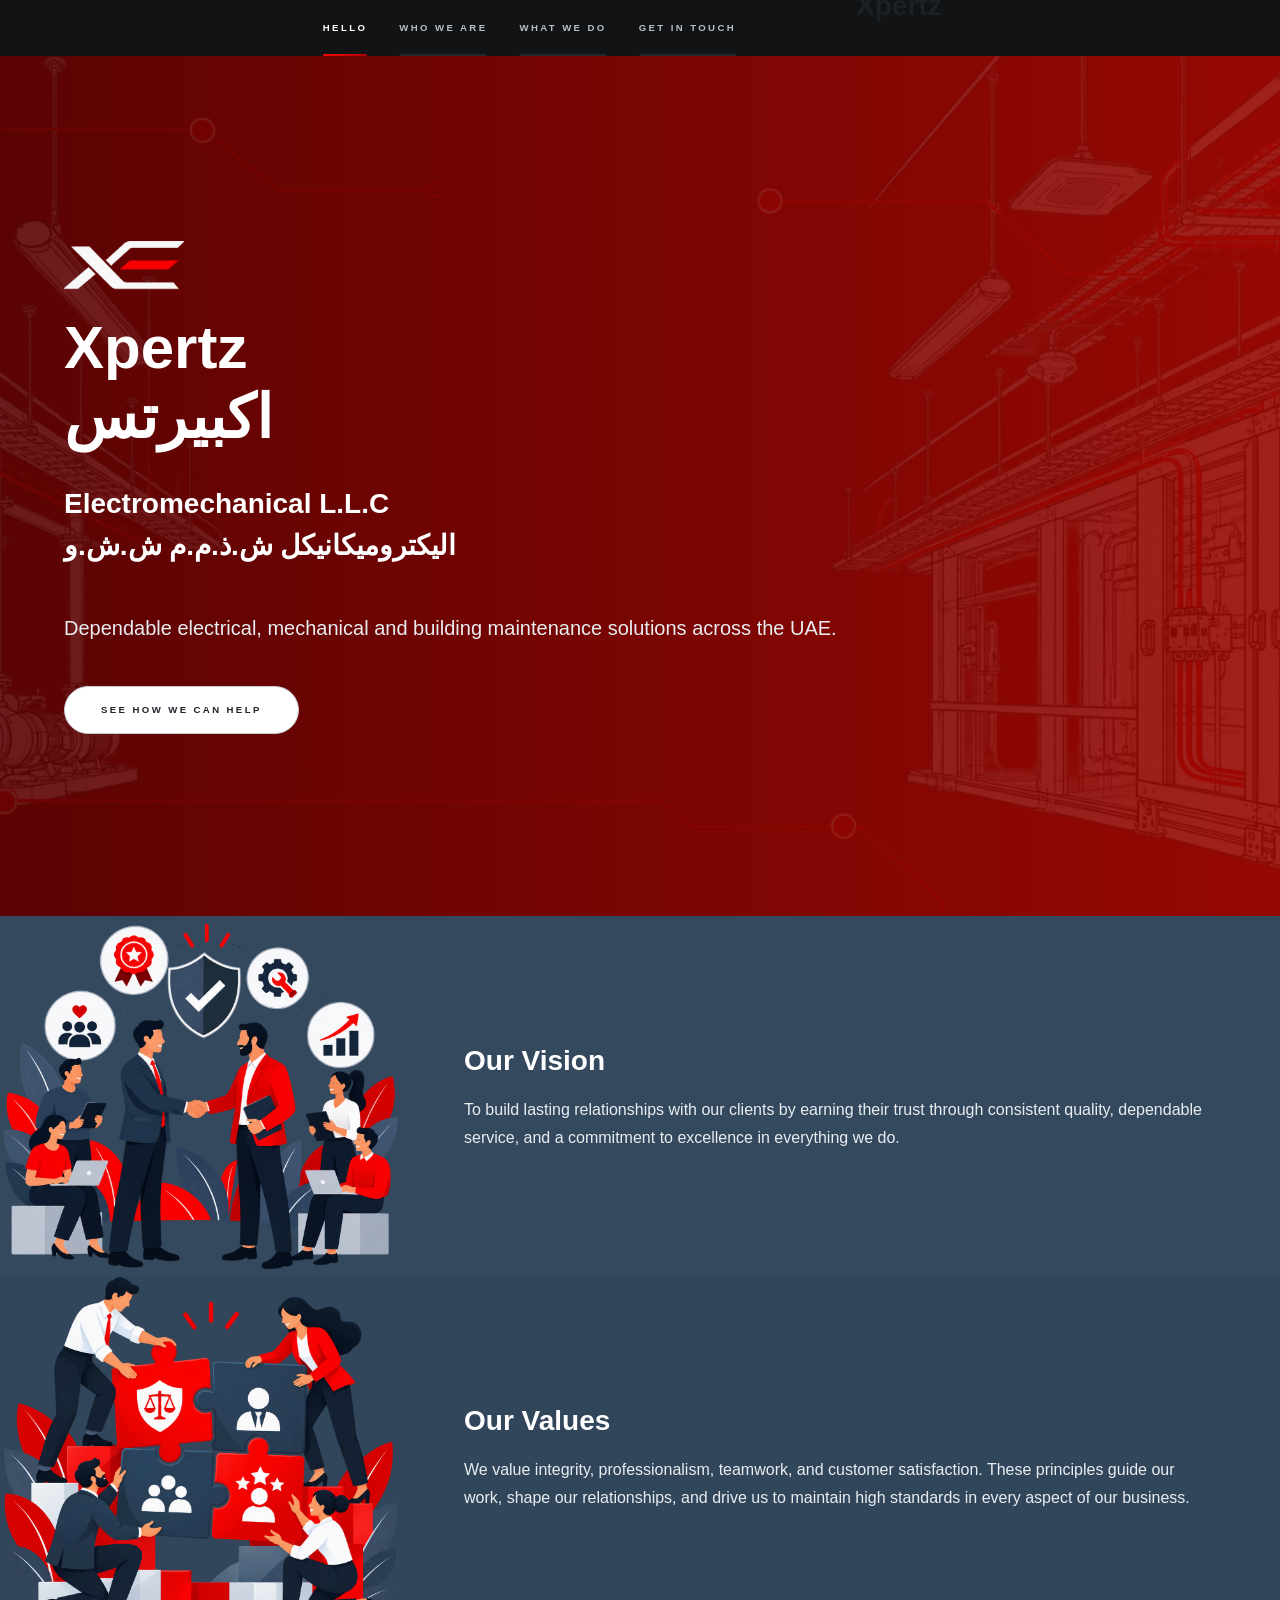
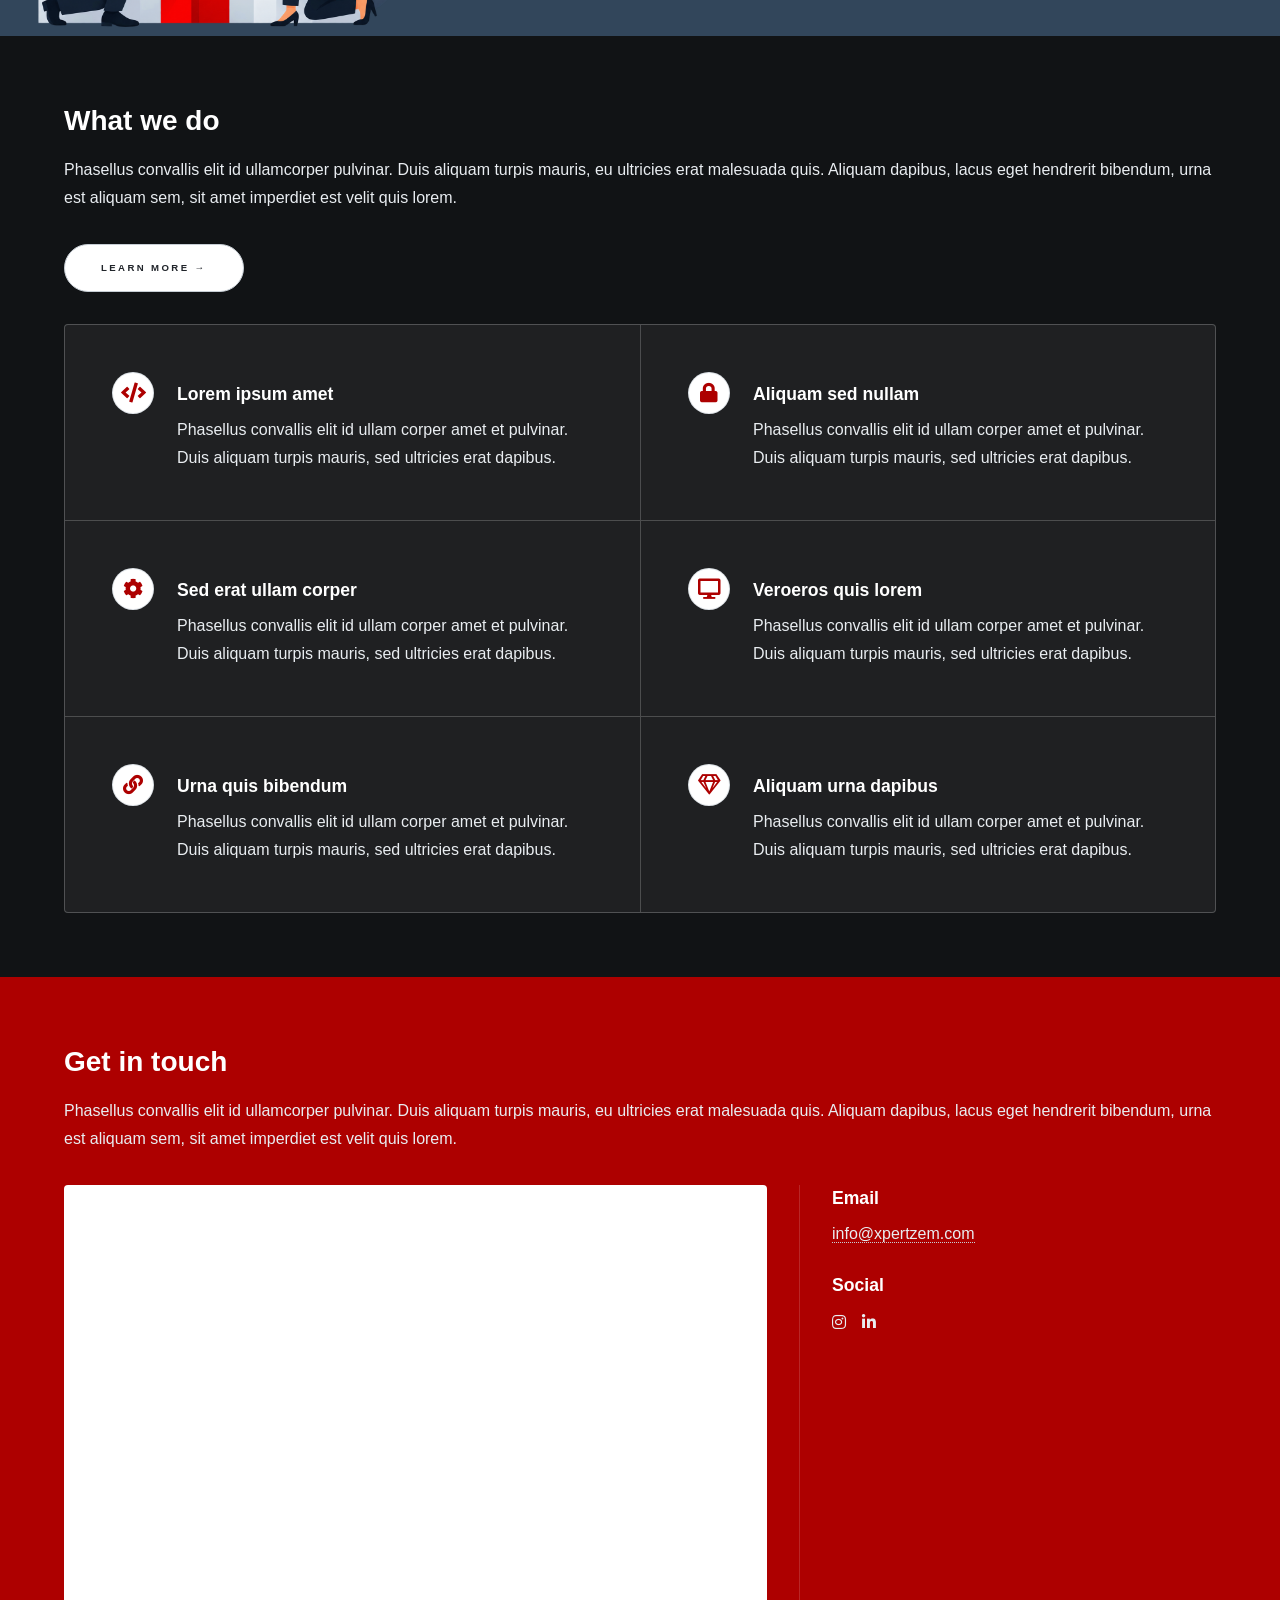
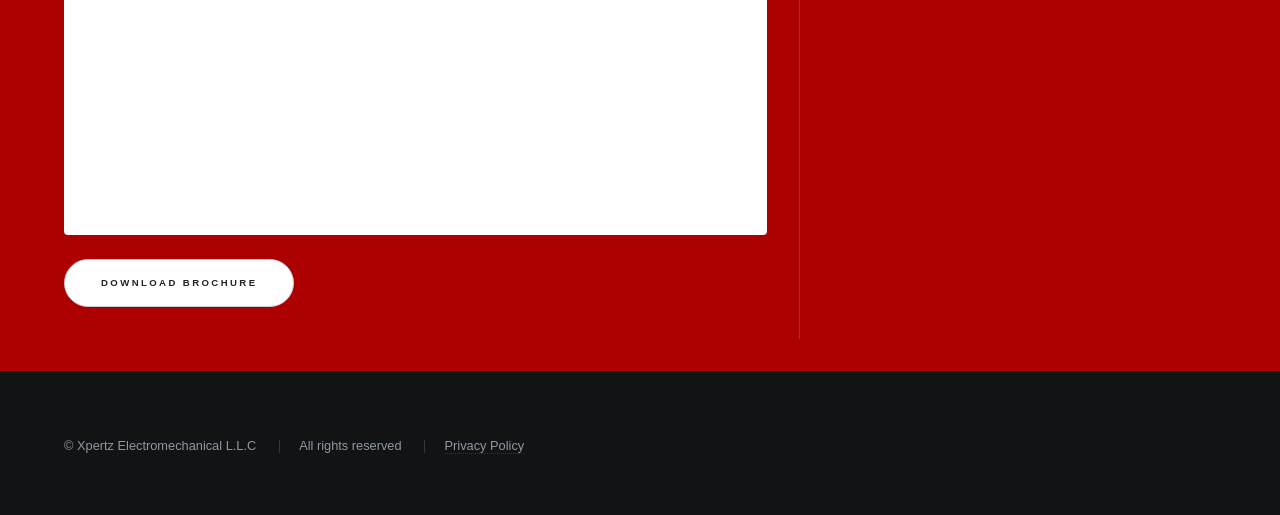
==== commit 662bcdc9: "Tawk.to widget- Edits / Privacy policy added" ====
--- a/index.html
+++ b/index.html
@@ -39,7 +39,7 @@
     <meta property="og:url"
           content="https://www.xpertzem.com/" />
     <meta property="og:image"
-          content="https://www.xpertzem.com/images/social.jpg" />
+          content="https://xpertzem.vercel.app/images/social.jpg" />
     <meta property="og:image:alt"
           content="Xpertz Electromechanical L.L.C. — XE company logo and electromechanical services" />
 
@@ -50,7 +50,7 @@
     <meta name="twitter:description"
           content="Electromechanical installation, repair, maintenance, and MEP services in Dubai, UAE." />
     <meta name="twitter:image"
-          content="https://www.xpertzem.com/images/social.jpg" />
+          content="https://xpertzem.vercel.app/images/social.jpg" />
 
     <!-- Existing stylesheets -->
     <link rel="stylesheet" href="assets/css/main.css" />
@@ -58,6 +58,22 @@
         <link rel="stylesheet" href="assets/css/noscript.css" />
     </noscript>
 </head>
+
+<!--Start of Tawk.to Script-->
+<script type="text/javascript">
+var Tawk_API=Tawk_API||{}, Tawk_LoadStart=new Date();
+(function(){
+var s1=document.createElement("script"),s0=document.getElementsByTagName("script")[0];
+s1.async=true;
+s1.src='https://embed.tawk.to/6acf23dd6f488734c7fc6412/1k4si870i';
+s1.charset='UTF-8';
+s1.setAttribute('crossorigin','*');
+s0.parentNode.insertBefore(s1,s0);
+})();
+</script>
+<!--End of Tawk.to Script-->
+
+
 	<body class="is-preload">
 	
 		<!-- Sidebar -->
@@ -289,14 +305,14 @@
 								<section>
 									<ul class="contact">
 										
-										<li>
+										<!-- <li>
 											<h3>Address</h3>
 											<span>
 												Business Bay<br />
 												Regal Tower<br/>Dubai, 46841<br />
 												United Arab Emirates
 											</span>
-										</li>
+										</li> -->
 
 										<li>
 											
@@ -334,6 +350,7 @@
 					<ul class="menu">
 						<li>&copy; Xpertz Electromechanical L.L.C</li>
 						<li>All rights reserved</li>
+						<li><a href="privacy.html">Privacy Policy</a></li>
 					</ul>
 				</div>
 			</footer>
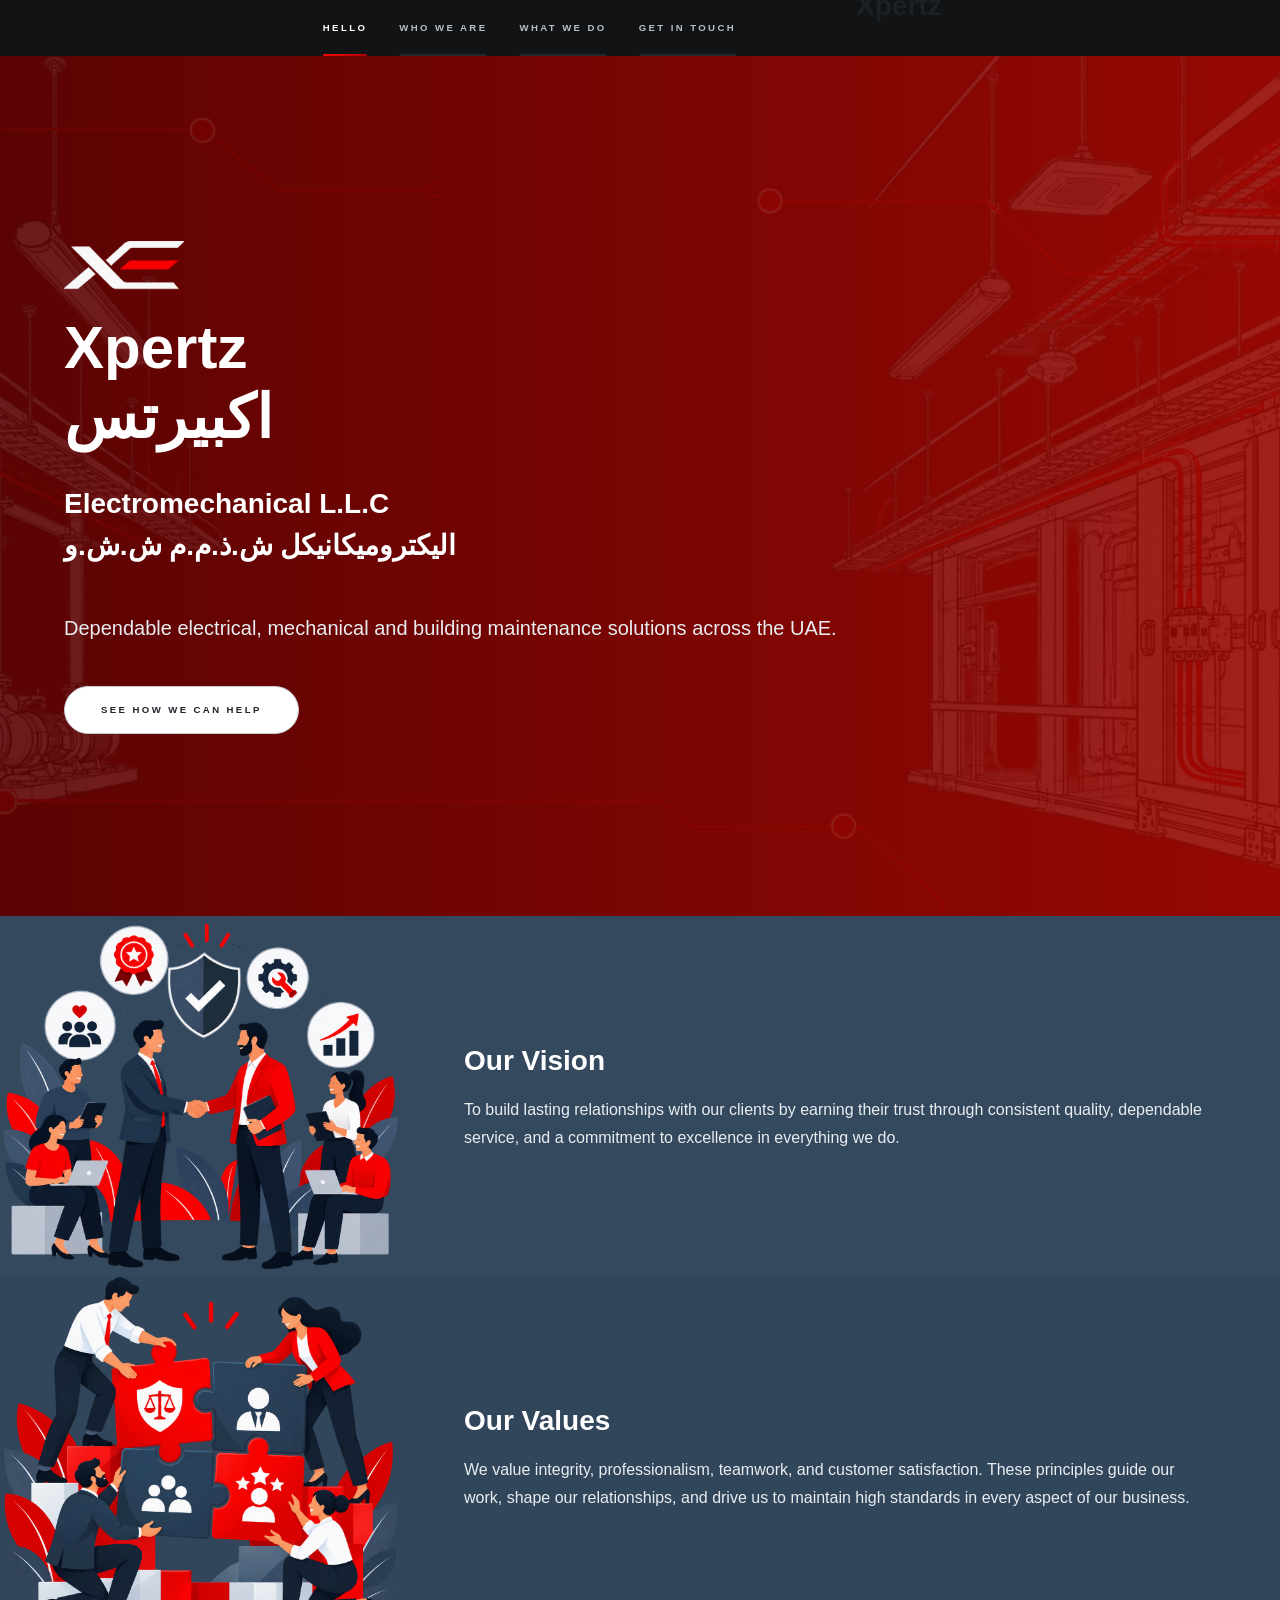
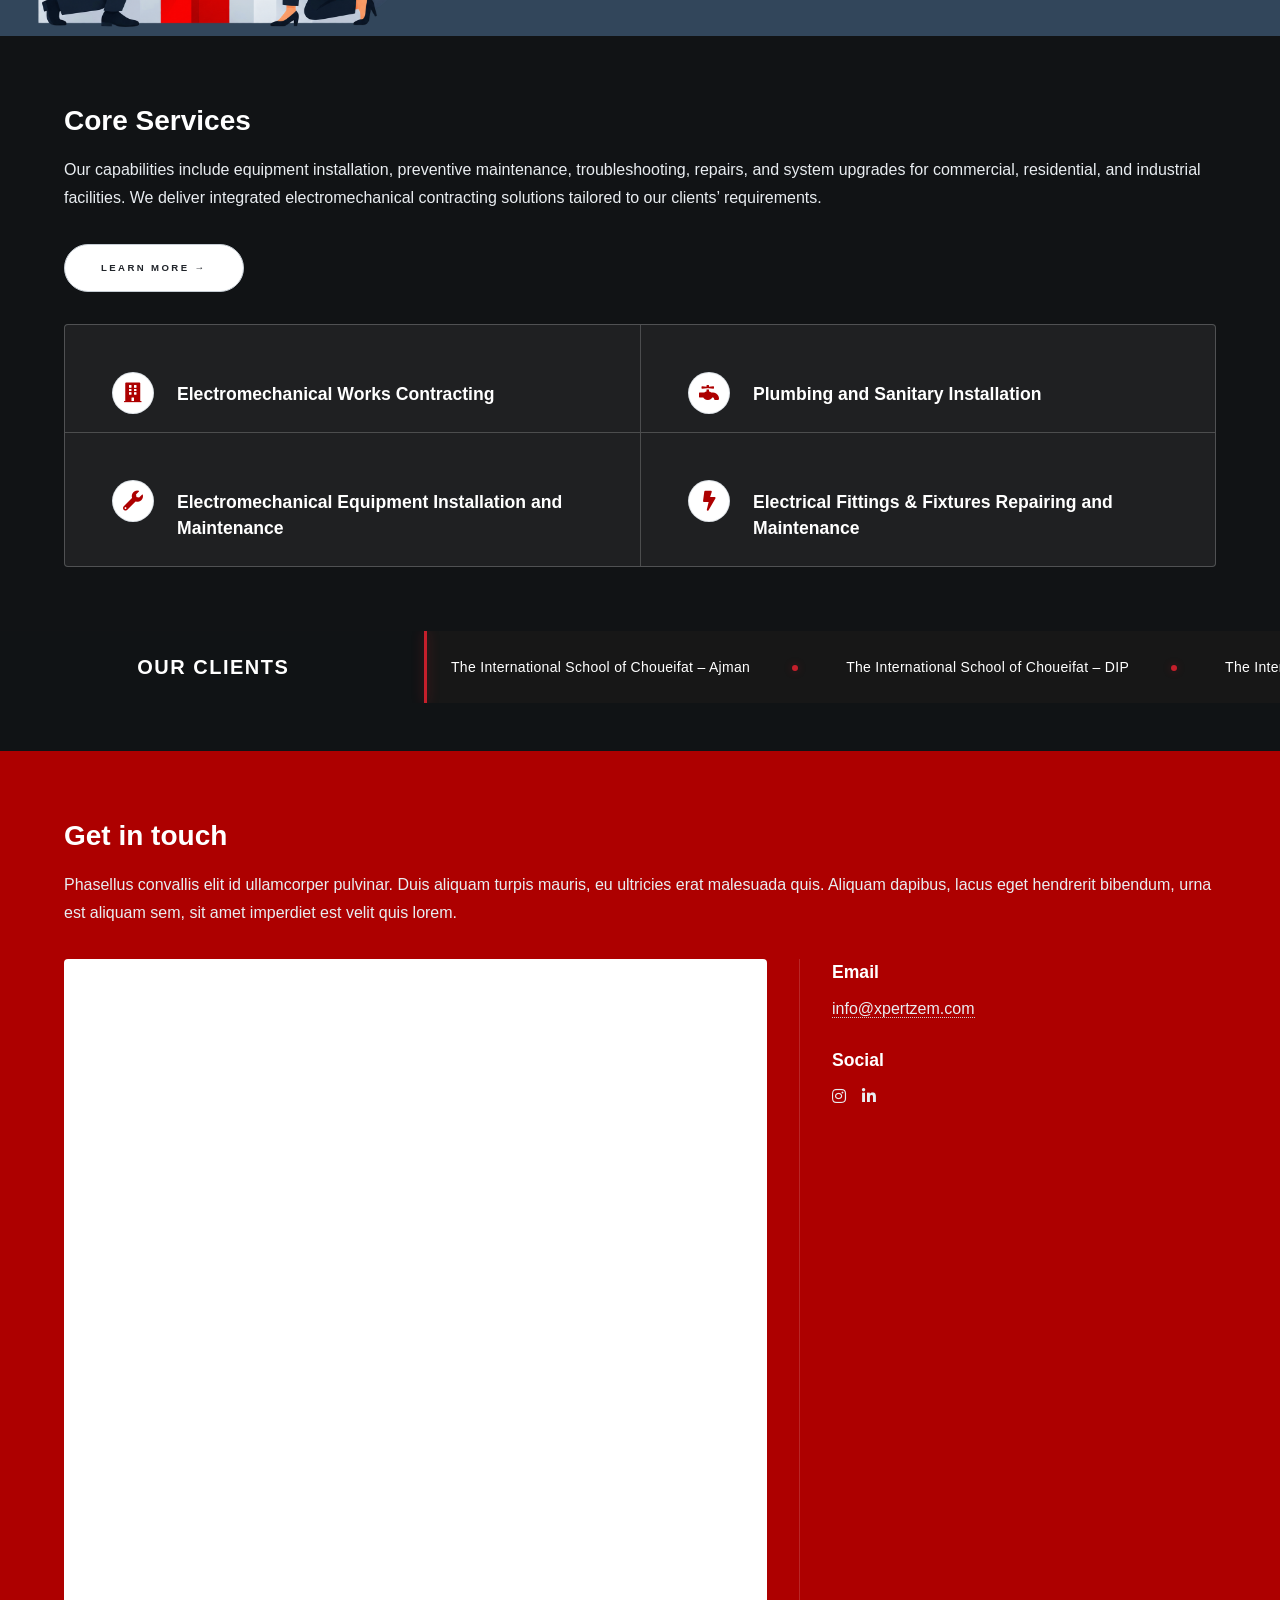
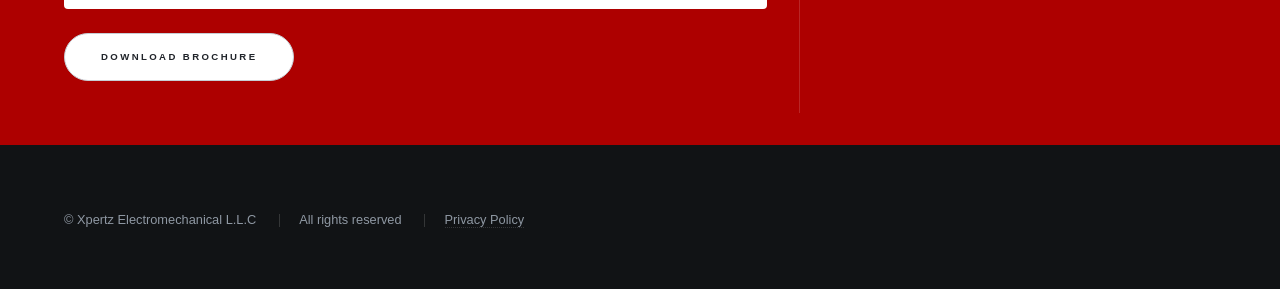
==== commit 87e26c55: "Add services/clients" ====
--- a/index.html
+++ b/index.html
@@ -1,5 +1,6 @@
 <!DOCTYPE HTML>
-<html>
+
+<html lang="en">
 <head>
     <!-- Primary metadata -->
     <title>Xpertz Electromechanical L.L.C | Dubai, UAE</title>
@@ -188,8 +189,8 @@
 				<!-- Two -->
 					<section id="two" class="wrapper style3 fade-up">
 						<div class="inner">
-							<h2>What we do</h2>
-							<p>Phasellus convallis elit id ullamcorper pulvinar. Duis aliquam turpis mauris, eu ultricies erat malesuada quis. Aliquam dapibus, lacus eget hendrerit bibendum, urna est aliquam sem, sit amet imperdiet est velit quis lorem.</p>
+							<h2>Core Services</h2>
+							<p>Our capabilities include equipment installation, preventive maintenance, troubleshooting, repairs, and system upgrades for commercial, residential, and industrial facilities. We deliver integrated electromechanical contracting solutions tailored to our clients’ requirements.</p>
 
 							
 <ul class="actions">
@@ -230,39 +231,283 @@
 							
 							<div class="features">
 								<section>
-									<span class="icon solid major fa-code"></span>
-									<h3>Lorem ipsum amet</h3>
-									<p>Phasellus convallis elit id ullam corper amet et pulvinar. Duis aliquam turpis mauris, sed ultricies erat dapibus.</p>
+									<span class="icon solid major fa-building"></span>
+									<h3>Electromechanical Works Contracting</h3>
+									
 								</section>
 								<section>
-									<span class="icon solid major fa-lock"></span>
-									<h3>Aliquam sed nullam</h3>
-									<p>Phasellus convallis elit id ullam corper amet et pulvinar. Duis aliquam turpis mauris, sed ultricies erat dapibus.</p>
+									<span class="icon solid major fa-faucet"></span>
+									<h3>Plumbing and Sanitary Installation</h3>
 								</section>
 								<section>
-									<span class="icon solid major fa-cog"></span>
-									<h3>Sed erat ullam corper</h3>
-									<p>Phasellus convallis elit id ullam corper amet et pulvinar. Duis aliquam turpis mauris, sed ultricies erat dapibus.</p>
+									<span class="icon solid major fa-wrench"></span>
+									<h3>Electromechanical Equipment Installation and Maintenance</h3>
+									
 								</section>
 								<section>
-									<span class="icon solid major fa-desktop"></span>
-									<h3>Veroeros quis lorem</h3>
-									<p>Phasellus convallis elit id ullam corper amet et pulvinar. Duis aliquam turpis mauris, sed ultricies erat dapibus.</p>
+									<span class="icon solid major fa-bolt"></span>
+									<h3>Electrical Fittings & Fixtures Repairing and Maintenance</h3>
+									
 								</section>
-								<section>
-									<span class="icon solid major fa-link"></span>
-									<h3>Urna quis bibendum</h3>
-									<p>Phasellus convallis elit id ullam corper amet et pulvinar. Duis aliquam turpis mauris, sed ultricies erat dapibus.</p>
-								</section>
-								<section>
-									<span class="icon major fa-gem"></span>
-									<h3>Aliquam urna dapibus</h3>
-									<p>Phasellus convallis elit id ullam corper amet et pulvinar. Duis aliquam turpis mauris, sed ultricies erat dapibus.</p>
-								</section>
-							</div>
-							
+																	
+							</div>							
 						</div>
 					</section>
+
+
+<!-- XPERTZ: OUR CLIENTS INFINITE MARQUEE -->
+<style>
+  .xpertz-marquee {
+    width: 100%;
+    display: flex;
+    position: relative;
+    overflow: hidden;
+    isolation: isolate;
+    box-sizing: border-box;
+    background: #171717;
+   
+	margin-bottom: 3rem;
+  }
+
+  .xpertz-marquee *,
+  .xpertz-marquee *::before,
+  .xpertz-marquee *::after {
+    box-sizing: border-box;
+  }
+
+  /* FIXED LEFT PANEL */
+  .xpertz-marquee__label {
+    position: relative;
+    z-index: 2;
+    flex: 0 0 33.333%;
+    display: flex;
+    align-items: center;
+    justify-content: center;
+    padding: 22px 18px;
+    background: #101315;
+    color: #ffffff;
+    font-family: inherit;
+    font-size: 20px;
+    font-weight: 700;
+    letter-spacing: 1.5px;
+    text-transform: uppercase;
+    line-height: 1.4;
+  }
+
+  /* Accent divider */
+  .xpertz-marquee__label::after {
+    content: "";
+    position: absolute;
+    top: 0;
+    right: 0;
+    width: 3px;
+    height: 100%;
+    background: #c51f2b;
+    box-shadow: 0 0 12px rgba(197, 31, 43, 0.4);
+  }
+
+  /* RIGHT SCROLLING AREA */
+  .xpertz-marquee__window {
+    flex: 1 1 66.667%;
+    min-width: 0;
+    overflow: hidden;
+    display: flex;
+    align-items: center;
+  }
+
+  .xpertz-marquee__track {
+    display: flex;
+    flex-shrink: 0;
+    width: max-content;
+    animation: xpertz-clients-scroll 85s linear infinite;
+    will-change: transform;
+  }
+
+  .xpertz-marquee__group {
+    display: flex;
+    align-items: center;
+    flex-shrink: 0;
+  }
+
+  .xpertz-marquee__item {
+    display: inline-flex;
+    flex-shrink: 0;
+    align-items: center;
+    white-space: nowrap;
+    padding: 24px 24px;
+    color: #ffffff;
+    font-family: inherit;
+    font-size: 14px;
+    font-weight: 500;
+    letter-spacing: 0.3px;
+    line-height: 1.5;
+    transition: color 0.25s ease;
+  }
+
+  /* Red separators between client names */
+  .xpertz-marquee__item::after {
+    content: "";
+    display: inline-block;
+    flex-shrink: 0;
+    width: 6px;
+    height: 6px;
+    margin-left: 42px;
+    border-radius: 50%;
+    background: #c51f2b;
+    box-shadow: 0 0 8px rgba(197, 31, 43, 0.3);
+  }
+
+  .xpertz-marquee__item:hover {
+    color: #ff5963;
+  }
+
+  /* Pause when hovering over the moving names */
+  .xpertz-marquee__window:hover .xpertz-marquee__track {
+    animation-play-state: paused;
+  }
+
+  /* Seamless infinite loop */
+  @keyframes xpertz-clients-scroll {
+    from {
+      transform: translateX(0);
+    }
+    to {
+      transform: translateX(-50%);
+    }
+  }
+
+  /* TABLETS AND MOBILE */
+  @media (max-width: 768px) {
+    .xpertz-marquee__label {
+      flex-basis: 30%;
+      padding: 18px 12px;
+      font-size: 15px;
+      letter-spacing: 0.8px;
+    }
+
+    .xpertz-marquee__item {
+      padding: 20px 16px;
+      font-size: 13px;
+    }
+
+    .xpertz-marquee__item::after {
+      margin-left: 28px;
+      width: 5px;
+      height: 5px;
+    }
+
+    .xpertz-marquee__track {
+      animation-duration: 75s;
+    }
+  }
+
+  @media (max-width: 480px) {
+    .xpertz-marquee__label {
+      flex-basis: 29%;
+      padding: 14px 8px;
+      font-size: 12px;
+      letter-spacing: 0.4px;
+      overflow-wrap: anywhere;
+    }
+
+    .xpertz-marquee__item {
+      padding: 18px 12px;
+      font-size: 12px;
+    }
+
+    .xpertz-marquee__item::after {
+      margin-left: 22px;
+    }
+
+    .xpertz-marquee__track {
+      animation-duration: 65s;
+    }
+  }
+
+  /* Respect reduced-motion accessibility preferences */
+  @media (prefers-reduced-motion: reduce) {
+    .xpertz-marquee__track {
+      animation: none;
+    }
+
+    .xpertz-marquee__window {
+      overflow-x: auto;
+    }
+  }
+</style>
+
+<div class="xpertz-marquee"
+     role="region"
+     aria-label="Our clients and business partners">
+
+  <!-- FIXED ONE-THIRD PANEL -->
+  <div class="xpertz-marquee__label">
+    Our Clients
+  </div>
+
+  <!-- MOVING TWO-THIRDS PANEL -->
+  <div class="xpertz-marquee__window">
+
+    <div class="xpertz-marquee__track">
+
+      <!-- ORIGINAL CLIENT LIST -->
+      <div class="xpertz-marquee__group">
+
+        <span class="xpertz-marquee__item">The International School of Choueifat – Ajman</span>
+        <span class="xpertz-marquee__item">The International School of Choueifat – DIP</span>
+        <span class="xpertz-marquee__item">The International School of Choueifat – Aljada</span>
+        <span class="xpertz-marquee__item">The International School of Choueifat – UAQ</span>
+        <span class="xpertz-marquee__item">The International School of Choueifat – Sharjah</span>
+        <span class="xpertz-marquee__item">The International School of Choueifat – RAK</span>
+        <span class="xpertz-marquee__item">The International School of Choueifat – Al Ain</span>
+        <span class="xpertz-marquee__item">Dubai Choueifat School</span>
+        <span class="xpertz-marquee__item">DOW UCAR Emulsion System FZE</span>
+        <span class="xpertz-marquee__item">MELUBCO</span>
+        <span class="xpertz-marquee__item">Al Khabeer Water Treatment LLC</span>
+        <span class="xpertz-marquee__item">Dutco Tennant L.L.C. – Dubai</span>
+        <span class="xpertz-marquee__item">General International Technical LLC</span>
+        <span class="xpertz-marquee__item">Auxilium Technical Services Co. LLC</span>
+        <span class="xpertz-marquee__item">Al Amiri Building Contracting LLC</span>
+        <span class="xpertz-marquee__item">BornFree Ceramics FZ LLC</span>
+        <span class="xpertz-marquee__item">Arjaan by Rotana</span>
+        <span class="xpertz-marquee__item">Barakat Quality Plus L.L.C.</span>
+        <span class="xpertz-marquee__item">Malaysia Tech Cont. LLC</span>
+        <span class="xpertz-marquee__item">Galore Stream LLC</span>
+        <span class="xpertz-marquee__item">Sapients</span>
+
+      </div>
+
+      <!-- IDENTICAL DUPLICATE FOR CONTINUOUS LOOP -->
+      <div class="xpertz-marquee__group" aria-hidden="true">
+
+        <span class="xpertz-marquee__item">The International School of Choueifat – Ajman</span>
+        <span class="xpertz-marquee__item">The International School of Choueifat – DIP</span>
+        <span class="xpertz-marquee__item">The International School of Choueifat – Aljada</span>
+        <span class="xpertz-marquee__item">The International School of Choueifat – UAQ</span>
+        <span class="xpertz-marquee__item">The International School of Choueifat – Sharjah</span>
+        <span class="xpertz-marquee__item">The International School of Choueifat – RAK</span>
+        <span class="xpertz-marquee__item">The International School of Choueifat – Al Ain</span>
+        <span class="xpertz-marquee__item">Dubai Choueifat School</span>
+        <span class="xpertz-marquee__item">DOW / DOW UCAR Emulsion System FZE</span>
+        <span class="xpertz-marquee__item">MELUBCO</span>
+        <span class="xpertz-marquee__item">Al Khabeer Water Treatment LLC</span>
+        <span class="xpertz-marquee__item">Dutco Tennant L.L.C. – Dubai</span>
+        <span class="xpertz-marquee__item">General International Technical LLC</span>
+        <span class="xpertz-marquee__item">Auxilium Technical Services Co. LLC</span>
+        <span class="xpertz-marquee__item">Al Amiri Building Contracting LLC</span>
+        <span class="xpertz-marquee__item">BornFree Ceramics FZ LLC</span>
+        <span class="xpertz-marquee__item">Arjaan by Rotana</span>
+        <span class="xpertz-marquee__item">Barakat Quality Plus L.L.C.</span>
+        <span class="xpertz-marquee__item">Malaysia Tech Cont. LLC</span>
+        <span class="xpertz-marquee__item">Galore Stream LLC</span>
+        <span class="xpertz-marquee__item">Sapients</span>
+
+      </div>
+
+    </div>
+  </div>
+</div>
+
 
 				<!-- Three -->
 					<section id="three" class="wrapper style1 fade-up">
--- a/assets/css/main.css
+++ b/assets/css/main.css
@@ -133,6 +133,11 @@
 
 	body {
 		-ms-overflow-style: scrollbar;
+		
+	}
+
+	#wrapper{
+		background-color: #101315;
 	}
 
 	@media screen and (max-width: 480px) {
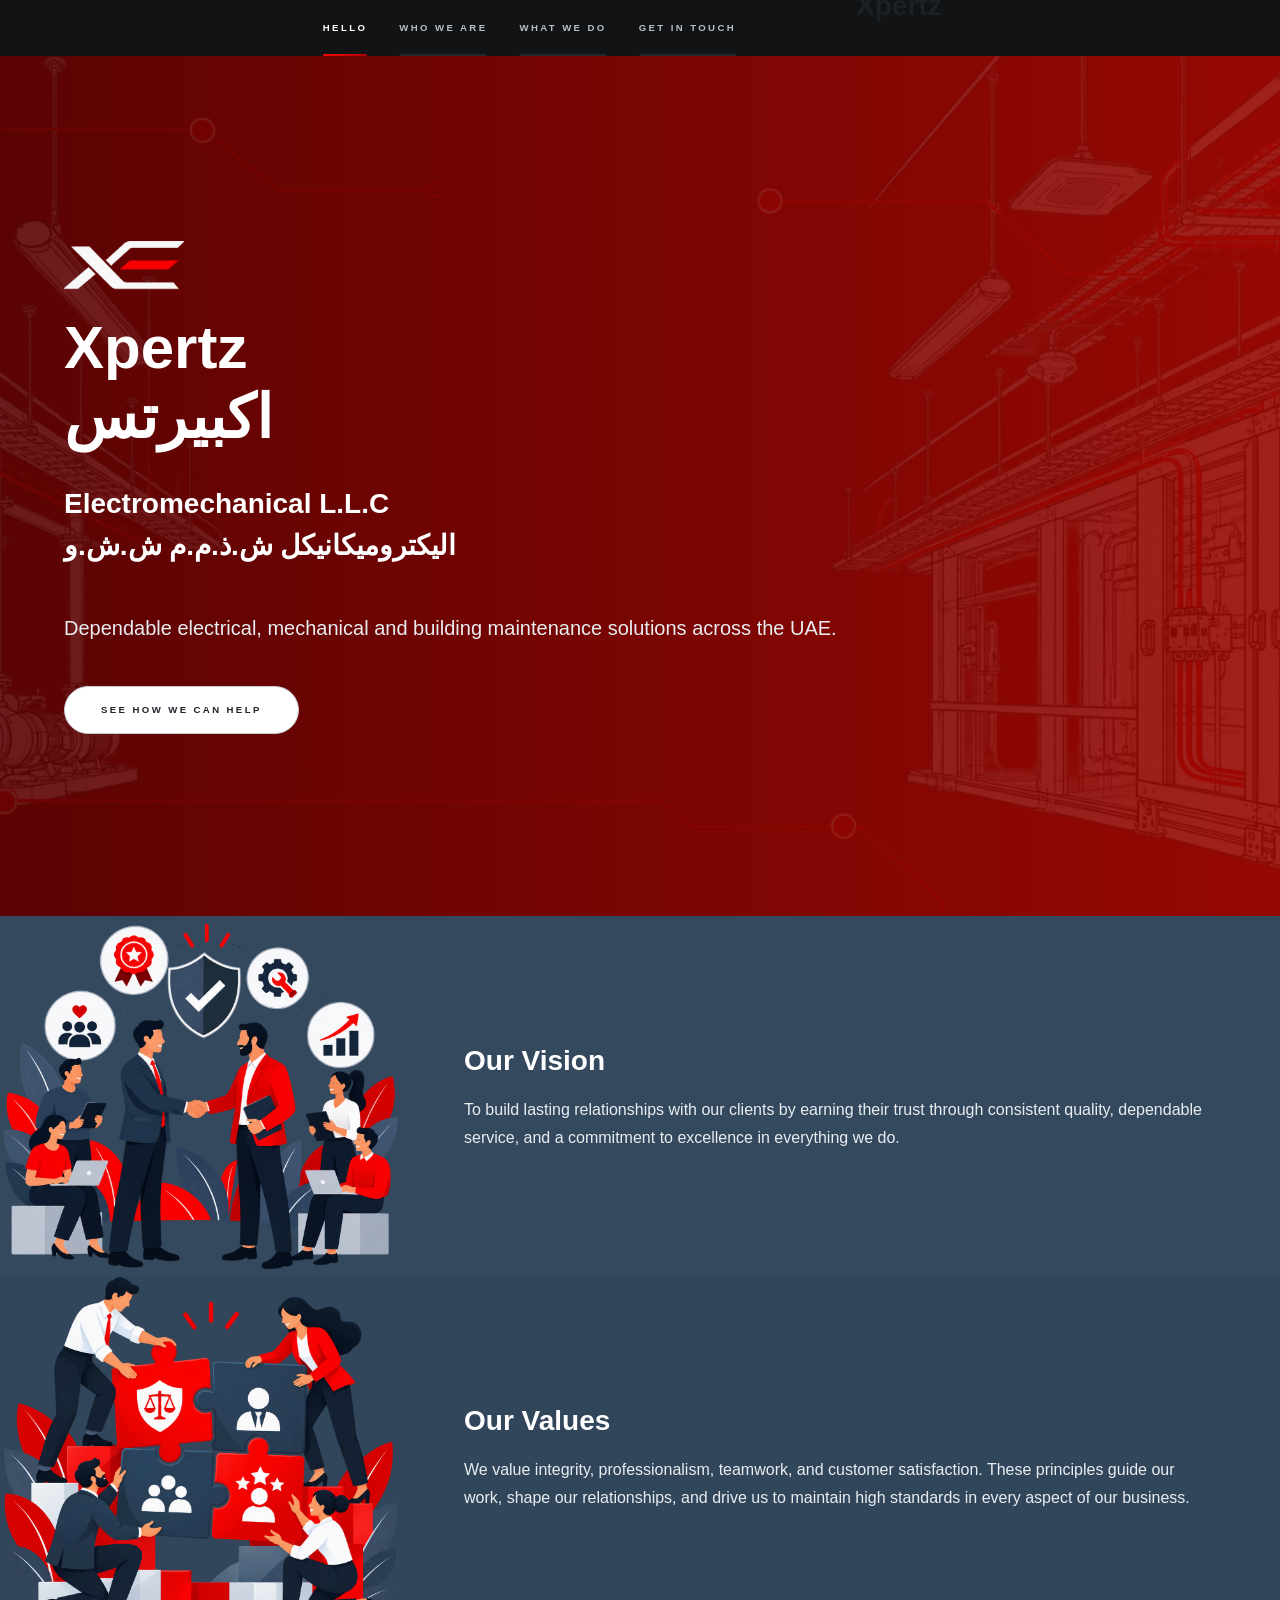
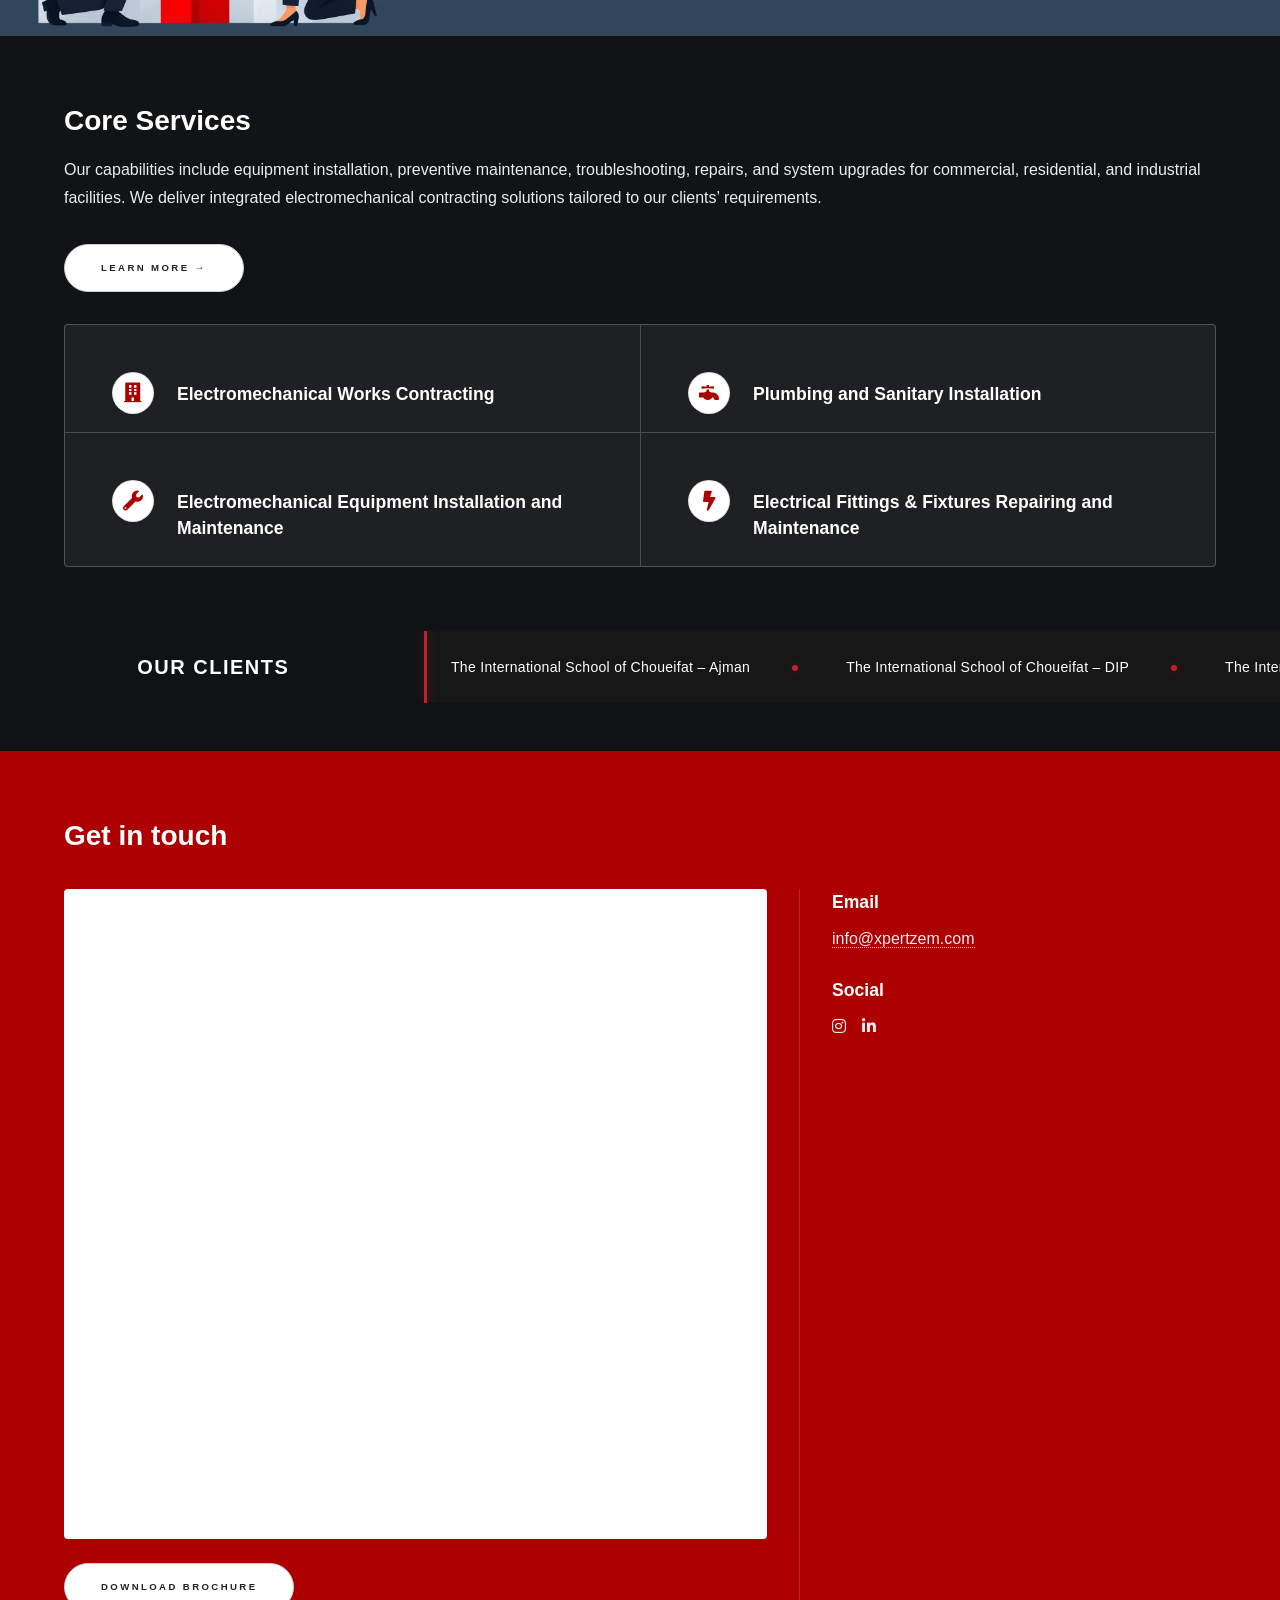
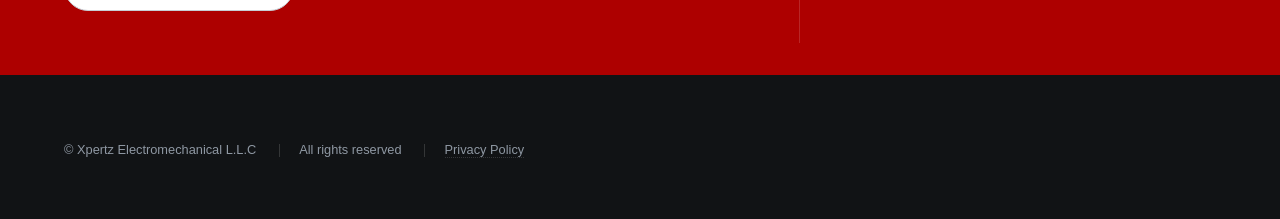
==== commit 213f31bc: "Add services/clients" ====
--- a/index.html
+++ b/index.html
@@ -513,7 +513,7 @@
 					<section id="three" class="wrapper style1 fade-up">
 						<div class="inner">
 							<h2>Get in touch</h2>
-							<p>Phasellus convallis elit id ullamcorper pulvinar. Duis aliquam turpis mauris, eu ultricies erat malesuada quis. Aliquam dapibus, lacus eget hendrerit bibendum, urna est aliquam sem, sit amet imperdiet est velit quis lorem.</p>
+							<p></p>
 							<div class="split style1">
 								 <section>
         <div class="content">
